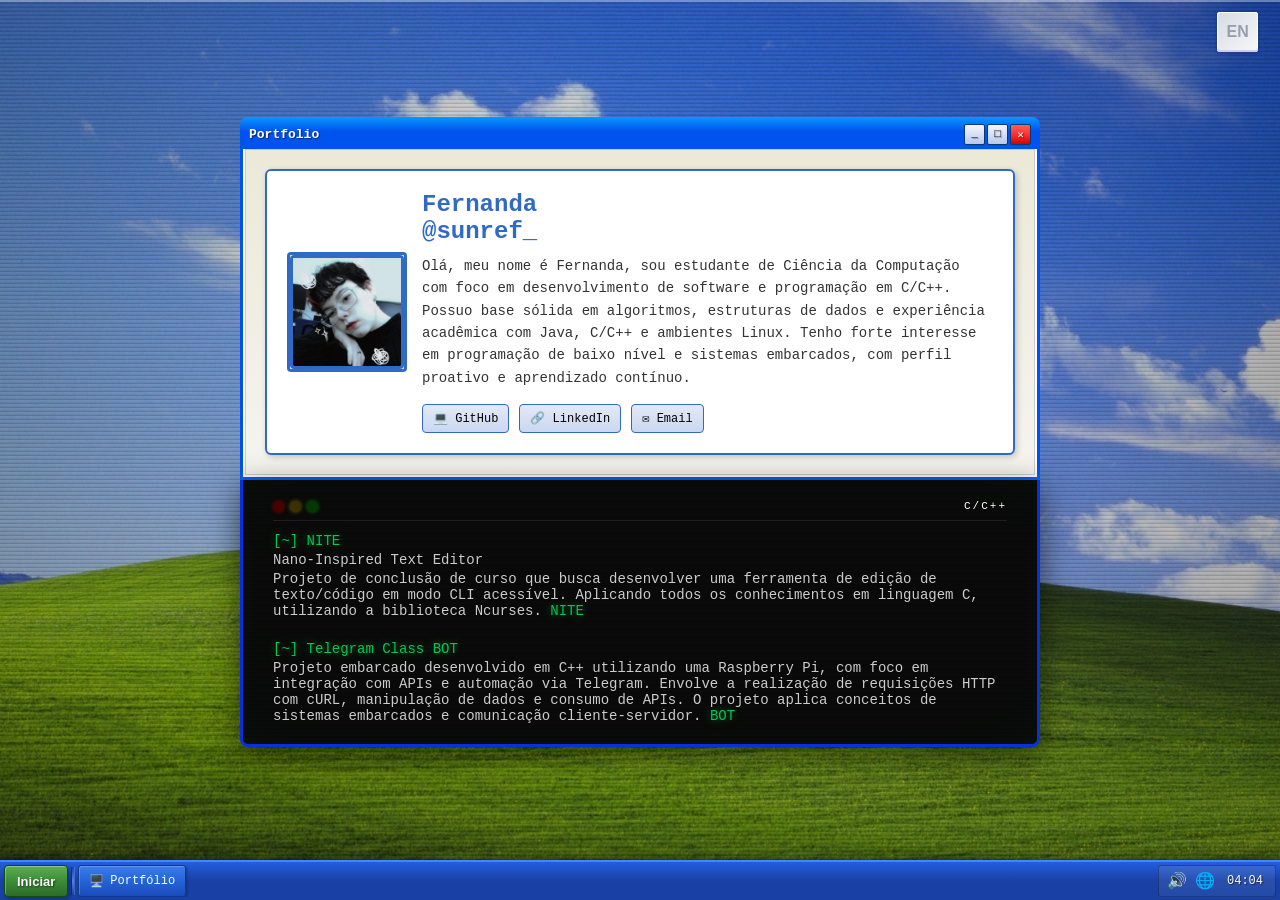
==== docs/index.html @ 276434b9 "FIX: typo in project description Corrected a typo in the description of the project." ====
<!doctype html>
<html lang="pt-BR">
	<head>
		<meta charset="UTF-8" />
		<meta name="viewport" content="width=device-width, initial-scale=1.0" />
		<title>Portfolio</title>
		<link rel="stylesheet" href="./css/main.css" />
	</head>
	<body>
		<div class="scanline"></div>
		<div class="scanline"></div>
		<div class="scanline"></div>
		<div class="scanline"></div>
		<div class="scanline"></div>

		<!-- From Uiverse.io by pipic1 -->
		<button class="button">EN</button>

		<div class="container">
			<div class="window-wrapper">
				<div class="window-xp">
					<div class="title-bar">
						<div class="title-text">
							<span>Portfolio</span>
						</div>
						<div class="window-buttons">
							<div class="window-btn">_</div>
							<div class="window-btn">□</div>
							<div class="window-btn close">✕</div>
						</div>
					</div>
					<div class="window-content">
						<div class="profile-section">
							<div class="profile-pic-container">
								<div class="profile-pic">
									<img
										class="profile-pic"
										src="./images/perfil.jpg"
									/>
								</div>
							</div>
							<div class="profile-info">
								<h1>
									Fernanda <br />
									@sunref_
								</h1>
								<p>
									Olá, meu nome é Fernanda, sou estudante de
									Ciência da Computação com foco em
									desenvolvimento de software e programação em
									C/C++. Possuo base sólida em algoritmos,
									estruturas de dados e experiência acadêmica
									com Java, C/C++ e ambientes Linux. Tenho
									forte interesse em programação de baixo
									nível e sistemas embarcados, com perfil
									proativo e aprendizado contínuo.
								</p>
								<div class="social-section">
									<div
										class="social-item"
										onclick="
											window.open(
												'https://github.com/Sunref',
											)
										"
									>
										<span>💻 GitHub</span>
									</div>

									<div
										class="social-item"
										onclick="
											window.open(
												'https://linkedin.com/in/fernandamartsilva/',
											)
										"
									>
										<span>🔗 LinkedIn</span>
									</div>

									<div
										class="social-item"
										onclick="
											window.location.href =
												'mailto:martins.fernanda@protonmail.com'
										"
									>
										<span>✉️ Email</span>
									</div>
								</div>
							</div>
						</div>
					</div>
				</div>

				<aside class="terminal-box">
					<div class="terminal-header">
						<div class="terminal-dots">
							<div class="terminal-dot red"></div>
							<div class="terminal-dot yellow"></div>
							<div class="terminal-dot green"></div>
						</div>
						<p class="terminal-label">C/C++</p>
					</div>
					<div class="terminal-body">
						<p class="terminal-cmd">[~] NITE</p>
						<p class="terminal-out">Nano-Inspired Text Editor</p>
						<p class="terminal-out">
							Projeto de conclusão de curso que busca desenvolver
							uma ferramenta de edição de texto/código em modo CLI
							acessível. Aplicando todos os conhecimentos em
							linguagem C, utilizando a biblioteca Ncurses.
							<a href="https://github.com/Sunref/nite">NITE</a>
						</p>

						<br />

						<p class="terminal-cmd">[~] Telegram Class BOT</p>
						<p class="terminal-out">
							Projeto embarcado desenvolvido em C++ utilizando uma
							Raspberry Pi, com foco em integração com APIs e
							automação via Telegram. Envolve a realização de
							requisições HTTP com cURL, manipulação de dados e
							consumo de APIs. O projeto aplica conceitos de
							sistemas embarcados e comunicação cliente-servidor.
							<a
								href="https://github.com/Sunref/Telegram-Class-Bot"
								>BOT</a
							>
						</p>
					</div>
				</aside>
			</div>
		</div>

		<div class="taskbar">
			<button class="start-button">
				<span>Iniciar</span>
			</button>
			<div class="taskbar-divider"></div>
			<div class="taskbar-items">
				<div class="taskbar-item">
					<span class="icon">🖥️</span>
					<span class="label">Portfólio</span>
				</div>
			</div>
			<div class="system-tray">
				<div class="tray-icon">🔊</div>
				<div class="tray-icon">🌐</div>
				<div class="clock" id="clock">00:00</div>
			</div>
		</div>

		<script src="script/main.js"></script>
	</body>
</html>
---- docs/css/main.css ----
* {
	margin: 0;
	padding: 0;
	box-sizing: border-box;
}

/* Botçao das Linguas*/
/* From Uiverse.io by pipic1 */
.button {
	--key-text-color: #969faf;
	--docsearch-key-shadow:
		inset 0 -2px 0 0 #cdcde6, inset 0 0 1px 1px #fff,
		0 1px 2px 1px rgba(30, 35, 90, 0.4);
	--docsearch-key-gradient: linear-gradient(-225deg, #d5dbe4, #f8f8f8);
	border: none;
	background: var(--docsearch-key-gradient);
	border-radius: 3px;
	box-shadow: var(--docsearch-key-shadow);
	color: var(--key-text-color);
	cursor: pointer;
	height: 2.5em;
	text-align: center;
	padding: 0.6em;
	margin: 0 0.6em;
	display: inline-block;
	text-transform: uppercase;
	font-weight: bold;
	font-size: 1em;
	min-width: 1em;
	line-height: 1em;
	user-select: none;
	position: fixed;
	top: 12px;
	right: 12px;
	z-index: 999999;
}

/* CRT GLOBAL */
body {
	margin: 0;
	min-height: 100vh;
	display: flex;
	justify-content: center;
	align-items: center;
	background-image: url("../images/background.jpg");
	background-attachment: fixed;
	font-family:
		"JetBrains Mono", "Fira Code", "Consolas", "Courier New", monospace;
	position: relative;
	isolation: isolate;
	padding-bottom: 48px; /* espaço para a taskbar */
	padding-top: 12px;
}

/* camada CRT */
body::before {
	content: "";
	position: fixed;
	inset: 0;
	background:
		repeating-linear-gradient(
			0deg,
			rgba(0, 0, 0, 0.15) 0px,
			rgba(0, 0, 0, 0.15) 1px,
			transparent 2px,
			transparent 4px
		),
		radial-gradient(
			circle at center,
			rgba(0, 0, 0, 0) 0%,
			rgba(0, 0, 0, 0.35) 100%
		);
	mix-blend-mode: multiply;
	pointer-events: none;
	z-index: 1;
}

/* leve flicker */
body::after {
	content: "";
	position: fixed;
	inset: 0;
	background: rgba(255, 255, 255, 0.02);
	opacity: 0.03;
	animation: flicker 0.15s infinite;
	pointer-events: none;
	z-index: 2;
}

@keyframes flicker {
	0% {
		opacity: 0.02;
	}
	50% {
		opacity: 0.04;
	}
	100% {
		opacity: 0.02;
	}
}

.container {
	display: flex;
	justify-content: center;
	position: relative;
	z-index: 3;
	width: 100%;
	padding: 0 8px;
}

/* Wrapper */
.window-wrapper {
	display: flex;
	flex-direction: column;
	align-items: center;
	max-width: 800px;
	width: 100%;
	position: relative;
	z-index: 3;
}

/* XP */
.window-xp {
	background: linear-gradient(
		180deg,
		#0997ff 0%,
		#0053ee 4%,
		#0050ee 96%,
		#06f 100%
	);
	border-radius: 8px 8px 0 0;
	padding: 3px;
	/*box-shadow: 0 0 0 1px #0831d9;*/
	width: 100%;
}

.title-bar {
	display: flex;
	align-items: center;
	justify-content: space-between;
	padding: 4px 6px;
	color: white;
	font-weight: bold;
	font-size: 13px;
	text-shadow: 1px 1px 1px rgba(0, 0, 0, 0.5);
	cursor: move;
	user-select: none;
}

.title-text {
	display: flex;
	align-items: center;
	gap: 6px;
}

.window-buttons {
	display: flex;
	gap: 2px;
}

.window-btn {
	width: 21px;
	height: 21px;
	background: linear-gradient(180deg, #f5f5ff 0%, #d6dff7 50%, #b7c8e7 100%);
	border: 1px solid #003c74;
	border-radius: 2px;
	display: flex;
	align-items: center;
	justify-content: center;
	cursor: pointer;
	font-size: 11px;
	font-weight: bold;
	color: #000;
}

.window-btn:hover {
	background: linear-gradient(180deg, #fff 0%, #e5eeff 50%, #c8d5f0 100%);
}

.window-btn.close {
	background: linear-gradient(180deg, #ff5f5f 0%, #ff3030 50%, #d40000 100%);
	color: #fff;
}

.window-btn.close:hover {
	background: linear-gradient(180deg, #ff8080 0%, #ff5050 50%, #ff0000 100%);
}

.window-content {
	background: linear-gradient(180deg, #ece9d8 0%, #f5f4ef 100%);
	border: 2px solid #fff;
	border-top: none;
	padding: 20px;
	box-shadow: inset 0 0 0 1px #ccc;
}

/* Perfil */
.profile-section {
	background: #fff;
	border: 2px solid #316ac5;
	border-radius: 6px;
	padding: 20px;
	display: flex;
	gap: 15px;
	align-items: center;
	box-shadow: 2px 2px 6px rgba(0, 0, 0, 0.2);
	width: 100%;
}

.profile-pic {
	width: 120px;
	height: 120px;
	border: 3px solid #316ac5;
	border-radius: 4px;
	overflow: hidden;
	flex-shrink: 0;
}

.profile-pic img {
	width: 100%;
	height: 100%;
	object-fit: cover;
}

.profile-info {
	flex: 1;
	min-width: 0; /* evita overflow em flex */
}

.profile-info h1 {
	color: #316ac5;
	font-size: 24px;
	margin-bottom: 10px;
}

.profile-info p {
	color: #333;
	line-height: 1.6;
	font-size: 14px;
}

/* socials */
.social-section {
	margin-top: 15px;
	display: flex;
	gap: 10px;
	flex-wrap: wrap;
}

.social-item {
	background: linear-gradient(180deg, #e3e9f7 0%, #cbd7f0 100%);
	border: 1px solid #316ac5;
	border-radius: 4px;
	padding: 6px 10px;
	font-size: 12px;
	cursor: pointer;
}

/* terminal */
.terminal-box {
	background: #0a0a0a;
	width: 100%;
	border: 3px solid #0831d9;
	border-top: none;
	border-radius: 0 0 8px 8px;
	padding: 20px 30px;
	font-family:
		"JetBrains Mono", "Fira Code", "Consolas", "Courier New", monospace;
	font-size: 14px;
	box-shadow:
		0 8px 32px rgba(0, 0, 0, 0.6),
		inset 0 0 60px rgba(0, 255, 80, 0.03);
	position: relative;
	overflow: hidden;
}

/* Efeito de tela CRT */
.terminal-box::before {
	content: "";
	position: absolute;
	inset: 0;
	background: repeating-linear-gradient(
		0deg,
		transparent,
		transparent 2px,
		rgba(0, 0, 0, 0.15) 2px,
		rgba(0, 0, 0, 0.15) 4px
	);
	pointer-events: none;
	z-index: 1;
}

.terminal-header {
	display: flex;
	justify-content: space-between;
	align-items: center;
	margin-bottom: 12px;
	padding-bottom: 8px;
	border-bottom: 1px solid #1e1e1e;
	position: relative;
	z-index: 2;
}

.terminal-dots {
	display: flex;
	gap: 6px;
}

.terminal-dot {
	width: 11px;
	height: 11px;
	border-radius: 50%;
}

.terminal-dot.red {
	background: #4a0000;
	box-shadow: 0 0 4px #ff000066;
}
.terminal-dot.yellow {
	background: #3a3000;
	box-shadow: 0 0 4px #ffcc0066;
}
.terminal-dot.green {
	background: #003a00;
	box-shadow: 0 0 4px #00ff0066;
}

.terminal-label {
	font-size: 11px;
	color: #fff;
	margin: 0;
	letter-spacing: 2px;
	text-transform: uppercase;
}

.terminal-body {
	display: flex;
	flex-direction: column;
	gap: 3px;
	position: relative;
	z-index: 2;
}

.terminal-cmd {
	color: #00c853;
	margin: 0;
	text-shadow: 0 0 8px #00c85388;
}

.terminal-out {
	color: #ccc;
	margin: 0;
}

.terminal-body a {
	color: #00c853;
	text-shadow: 0 0 8px #00c85388;
	text-decoration: none;
}

.terminal-body a:hover {
	text-decoration: underline;
}

/* Cursor piscando */
.terminal-cursor {
	display: inline-block;
	width: 8px;
	height: 14px;
	background: #00c853;
	vertical-align: middle;
	box-shadow: 0 0 6px #00c853;
	animation: blink 1s step-end infinite;
}

@keyframes blink {
	0%,
	100% {
		opacity: 1;
	}
	50% {
		opacity: 0;
	}
}

/* TASKBAR */
.taskbar {
	position: fixed;
	bottom: 0;
	left: 0;
	width: 100%;
	height: 40px;
	background: linear-gradient(180deg, #245edb 0%, #1941a5 50%, #1941a5 100%);
	border-top: 2px solid #4584ff;
	box-shadow: 0 -2px 8px rgba(0, 0, 0, 0.3);
	display: flex;
	align-items: center;
	padding: 0 4px;
	gap: 4px;
	z-index: 99999;
}

/* botão iniciar */
.start-button {
	height: 32px;
	padding: 0 12px;
	background: linear-gradient(180deg, #5eac56 0%, #3c8d36 50%, #2c6b28 100%);
	border: 1px solid #0e4e0a;
	border-radius: 4px;
	display: flex;
	align-items: center;
	gap: 6px;
	color: white;
	font-weight: bold;
	font-size: 13px;
	text-shadow: 1px 1px 2px rgba(0, 0, 0, 0.5);
	cursor: pointer;
	box-shadow:
		inset 1px 1px 0 rgba(255, 255, 255, 0.3),
		2px 2px 4px rgba(0, 0, 0, 0.3);
	transition: all 0.1s;
	white-space: nowrap;
	flex-shrink: 0;
}

.start-button:hover {
	background: linear-gradient(180deg, #70be68 0%, #4ea048 50%, #3c8036 100%);
}

.start-button:active {
	transform: translateY(1px);
	box-shadow:
		inset 2px 2px 4px rgba(0, 0, 0, 0.4),
		1px 1px 2px rgba(0, 0, 0, 0.2);
}

/* divisor */
.taskbar-divider {
	width: 2px;
	height: 28px;
	background: linear-gradient(180deg, #1941a5 0%, #4584ff 50%, #1941a5 100%);
	box-shadow:
		-1px 0 0 rgba(0, 0, 0, 0.3),
		1px 0 0 rgba(255, 255, 255, 0.2);
	flex-shrink: 0;
}

/* itens */
.taskbar-items {
	flex: 1;
	display: flex;
	gap: 4px;
	overflow-x: auto;
	scrollbar-width: none;
	min-width: 0;
}

.taskbar-items::-webkit-scrollbar {
	display: none;
}

.taskbar-item {
	height: 32px;
	padding: 0 10px;
	background: linear-gradient(180deg, #3d7ce8 0%, #2563d9 50%, #1a4cb8 100%);
	border: 1px solid #0d3a8f;
	border-radius: 3px;
	display: flex;
	align-items: center;
	gap: 6px;
	color: white;
	font-size: 12px;
	cursor: pointer;
	white-space: nowrap;
	box-shadow:
		inset 1px 1px 0 rgba(255, 255, 255, 0.2),
		1px 1px 3px rgba(0, 0, 0, 0.3);
	transition: all 0.1s;
	min-width: 36px;
	height: 32px;
	display: flex;
	align-items: center;
	justify-content: center;
	flex-shrink: 0;
}

.taskbar-item:hover {
	background: linear-gradient(180deg, #4e8df9 0%, #3674ea 50%, #2563d9 100%);
}

.taskbar-item.active {
	background: linear-gradient(180deg, #1a4cb8 0%, #2563d9 50%, #3d7ce8 100%);
	box-shadow:
		inset 2px 2px 4px rgba(0, 0, 0, 0.4),
		1px 1px 2px rgba(0, 0, 0, 0.2);
}

/* system tray */
.system-tray {
	display: flex;
	align-items: center;
	gap: 8px;
	padding: 0 8px;
	height: 32px;
	background: linear-gradient(
		180deg,
		rgba(255, 255, 255, 0.1) 0%,
		rgba(255, 255, 255, 0.05) 100%
	);
	border: 1px solid rgba(0, 0, 0, 0.3);
	border-radius: 3px;
	margin-left: 4px;
	flex-shrink: 0;
}

/* relógio */
.clock {
	color: white;
	font-size: 12px;
	text-shadow: 1px 1px 1px rgba(0, 0, 0, 0.5);
	padding: 0 4px;
}

/* scanlines */
@keyframes scanline {
	0% {
		top: 0;
	}
	100% {
		top: 100%;
	}
}

.scanline {
	position: fixed;
	top: 0;
	left: 0;
	width: 100%;
	height: 2px;
	pointer-events: none;
	z-index: 99998;
	background: rgba(255, 255, 255, 0.08);
	animation: scanline 8s linear infinite;
}

.window-wrapper {
	width: 100%;
	max-width: 800px;
	display: flex;
	flex-direction: column;
}

/* ============================================================
   RESPONSIVO — MOBILE
   ============================================================ */
@media (max-width: 600px) {
	body {
		align-items: flex-start;
		padding-top: 12px;
		padding-bottom: 52px;
		background-attachment: scroll; /* fixed trava no iOS */
	}

	.container {
		padding: 0 6px;
		align-items: flex-start;
	}

	.window-wrapper {
		width: 100%;
	}

	/* Barra de título menor */
	.title-bar {
		font-size: 12px;
		padding: 3px 5px;
	}

	/* Perfil empilha verticalmente */
	.profile-section {
		flex-direction: column;
		align-items: center;
		text-align: center;
		padding: 14px;
		gap: 12px;
	}

	.profile-pic {
		width: 90px;
		height: 90px;
	}

	.profile-info h1 {
		font-size: 18px;
		margin-bottom: 8px;
	}

	.profile-info p {
		font-size: 13px;
		line-height: 1.5;
	}

	/* Social buttons centralizados */
	.social-section {
		justify-content: center;
		gap: 8px;
	}

	.social-item {
		font-size: 12px;
		padding: 6px 12px;
	}

	.terminal-label {
		font-size: 10px;
		letter-spacing: 1px;
	}

	/* Taskbar: esconde ícones de tray, mantém relógio */
	.tray-icon {
		display: none;
	}

	.system-tray {
		padding: 0 6px;
		gap: 4px;
	}

	.start-button {
		font-size: 12px;
		padding: 0 8px;
	}

	.taskbar-item .label {
		display: none;
	}

	.taskbar-item {
		padding: 0 8px;
	}
}

/* Tablet — ajustes intermediários */
@media (min-width: 601px) and (max-width: 800px) {
	body {
		padding-top: 20px;
		background-attachment: scroll;
	}

	.container {
		padding: 0 12px;
	}

	.profile-info h1 {
		font-size: 20px;
	}

	.profile-pic {
		width: 100px;
		height: 100px;
	}
}
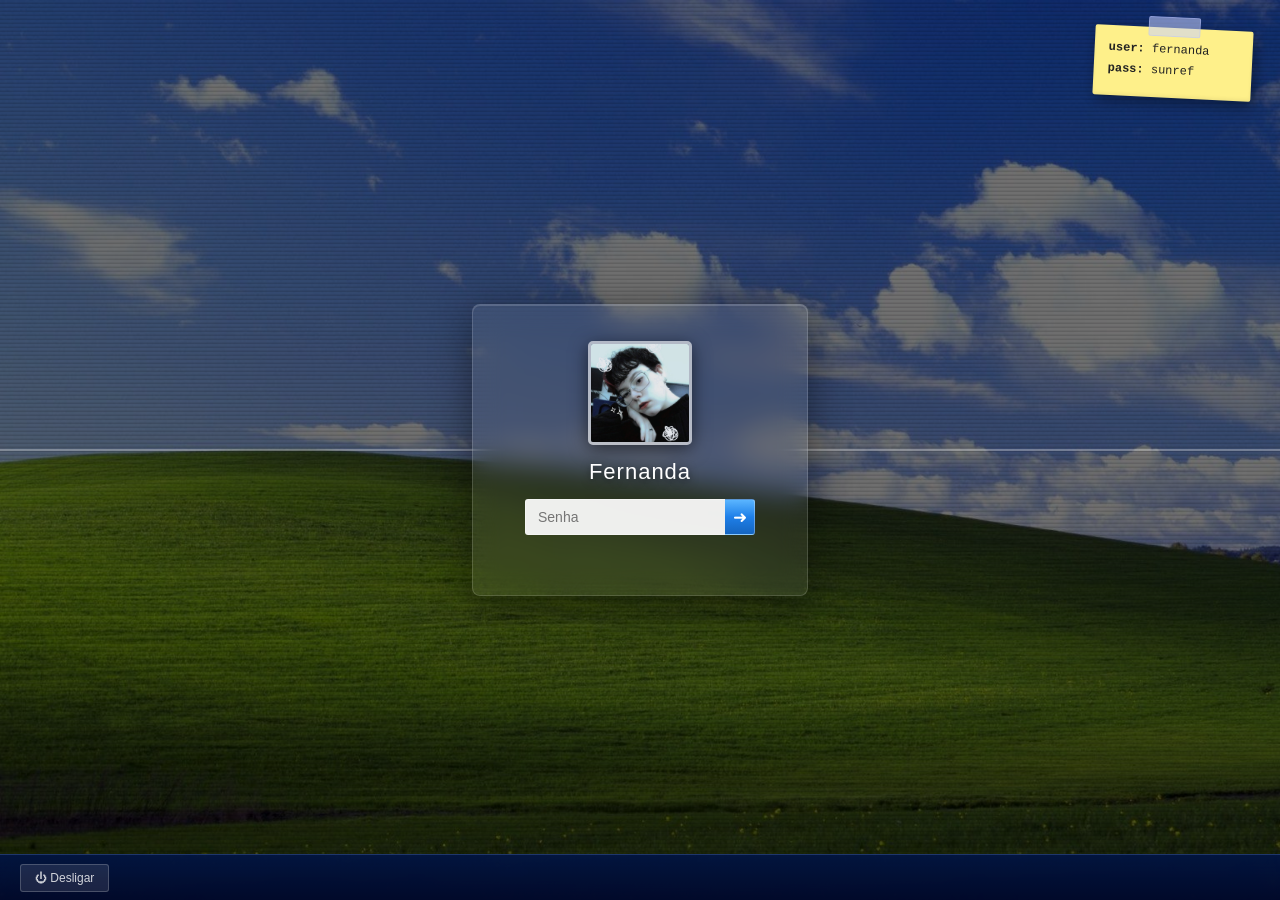
==== commit dff4f120: "NEW: add login screen, start menu, close/minimize/shutdown" ====
--- a/docs/index.html
+++ b/docs/index.html
@@ -4,6 +4,11 @@
 		<meta charset="UTF-8" />
 		<meta name="viewport" content="width=device-width, initial-scale=1.0" />
 		<title>Portfolio</title>
+		<script>
+		  if (!sessionStorage.getItem('authenticated')) {
+		    window.location.replace('login.html');
+		  }
+		</script>
 		<link rel="stylesheet" href="./css/main.css" />
 	</head>
 	<body>
@@ -24,9 +29,9 @@
 							<span>Portfolio</span>
 						</div>
 						<div class="window-buttons">
-							<div class="window-btn">_</div>
-							<div class="window-btn">□</div>
-							<div class="window-btn close">✕</div>
+							<div class="window-btn" id="btn-minimize">_</div>
+							<div class="window-btn" id="btn-maximize">□</div>
+							<div class="window-btn close" id="btn-close">✕</div>
 						</div>
 					</div>
 					<div class="window-content">
@@ -139,7 +144,7 @@
 			</button>
 			<div class="taskbar-divider"></div>
 			<div class="taskbar-items">
-				<div class="taskbar-item">
+				<div class="taskbar-item" id="taskbar-portfolio" onclick="taskbarClick()">
 					<span class="icon">🖥️</span>
 					<span class="label">Portfólio</span>
 				</div>
@@ -151,6 +156,65 @@
 			</div>
 		</div>
 
+		<!-- Ícone de desktop (aparece quando janela é fechada) -->
+		<div class="desktop-icon hidden" id="desktop-icon" onclick="openWindow()">
+			<div class="desktop-icon-img">📄</div>
+			<div class="desktop-icon-label">portfolio.txt</div>
+		</div>
+
+		<!-- Menu Iniciar estilo Windows 7 -->
+		<div class="start-menu hidden" id="start-menu">
+			<div class="start-menu-header">
+				<img src="./images/perfil.jpg" class="sm-avatar" alt="Fernanda" />
+				<span class="sm-username">Fernanda</span>
+			</div>
+			<div class="start-menu-body">
+				<div class="sm-left">
+					<div class="sm-item" onclick="window.open('https://github.com/Sunref/nite')">
+						<span class="sm-icon">📝</span>
+						<span>NITE</span>
+					</div>
+					<div class="sm-item" onclick="window.open('https://github.com/Sunref/Telegram-Class-Bot')">
+						<span class="sm-icon">🤖</span>
+						<span>Telegram Bot</span>
+					</div>
+					<div class="sm-separator"></div>
+					<div class="sm-item sm-all-programs">
+						<span>Todos os Programas</span>
+						<span>▶</span>
+					</div>
+				</div>
+				<div class="sm-right">
+					<div class="sm-item" onclick="window.open('https://github.com/Sunref')">
+						<span class="sm-icon">💻</span>
+						<span>GitHub</span>
+					</div>
+					<div class="sm-item" onclick="window.open('https://linkedin.com/in/fernandamartsilva/')">
+						<span class="sm-icon">🔗</span>
+						<span>LinkedIn</span>
+					</div>
+					<div class="sm-item" onclick="window.location.href='mailto:martins.fernanda@protonmail.com'">
+						<span class="sm-icon">✉️</span>
+						<span>Email</span>
+					</div>
+					<div class="sm-separator"></div>
+					<div class="sm-item" onclick="openWindow(); closeStartMenu()">
+						<span class="sm-icon">📁</span>
+						<span>Portfólio</span>
+					</div>
+				</div>
+			</div>
+			<div class="start-menu-footer">
+				<div class="sm-search">
+					<span>🔍</span>
+					<input type="text" placeholder="Pesquisar programas e arquivos" />
+				</div>
+				<div class="sm-power-group">
+					<button class="sm-power-btn" onclick="shutdownPC()" title="Desligar">⏻</button>
+				</div>
+			</div>
+		</div>
+
 		<script src="script/main.js"></script>
 	</body>
 </html>
--- a/docs/css/main.css
+++ b/docs/css/main.css
@@ -660,3 +660,222 @@
 		height: 100px;
 	}
 }
+
+/* ===== UTILITÁRIO ===== */
+.hidden {
+  display: none !important;
+}
+
+/* ===== ÍCONE DE DESKTOP ===== */
+.desktop-icon {
+  position: fixed;
+  top: 24px;
+  left: 24px;
+  width: 72px;
+  text-align: center;
+  cursor: pointer;
+  z-index: 10;
+  user-select: none;
+  padding: 6px 4px;
+  border-radius: 4px;
+  transition: background 0.1s;
+}
+
+.desktop-icon:hover {
+  background: rgba(100, 150, 255, 0.25);
+}
+
+.desktop-icon.selected {
+  background: rgba(100, 150, 255, 0.35);
+  outline: 1px dotted rgba(150, 190, 255, 0.8);
+}
+
+.desktop-icon-img {
+  font-size: 38px;
+  line-height: 1;
+  filter: drop-shadow(1px 2px 4px rgba(0,0,0,0.7));
+}
+
+.desktop-icon-label {
+  margin-top: 5px;
+  color: white;
+  font-size: 11px;
+  text-shadow:
+    1px 1px 2px rgba(0,0,0,1),
+    -1px -1px 2px rgba(0,0,0,0.8);
+  word-break: break-all;
+  line-height: 1.3;
+}
+
+/* ===== MENU INICIAR ===== */
+.start-menu {
+  position: fixed;
+  bottom: 40px;
+  left: 0;
+  width: 430px;
+  border: 1px solid #0831d9;
+  border-bottom: none;
+  border-radius: 8px 8px 0 0;
+  box-shadow: 4px -4px 20px rgba(0,0,0,0.6);
+  z-index: 99997;
+  font-size: 13px;
+  overflow: hidden;
+  font-family: "Segoe UI", "JetBrains Mono", sans-serif;
+}
+
+.start-menu-header {
+  display: flex;
+  align-items: center;
+  gap: 12px;
+  padding: 10px 14px;
+  background: linear-gradient(90deg, #1e5fa8 53%, #1a4a8a 53%);
+  border-bottom: 1px solid #06288a;
+}
+
+.sm-avatar {
+  width: 46px;
+  height: 46px;
+  border-radius: 3px;
+  border: 2px solid rgba(255,255,255,0.5);
+  object-fit: cover;
+  flex-shrink: 0;
+}
+
+.sm-username {
+  color: white;
+  font-weight: bold;
+  font-size: 15px;
+  text-shadow: 1px 1px 3px rgba(0,0,0,0.5);
+}
+
+.start-menu-body {
+  display: flex;
+  min-height: 200px;
+}
+
+.sm-left {
+  flex: 0 0 53%;
+  padding: 6px 0;
+  background: rgba(240, 244, 255, 0.98);
+}
+
+.sm-right {
+  flex: 0 0 47%;
+  padding: 6px 0;
+  background: linear-gradient(180deg, #4278c8 0%, #1e4ea8 100%);
+}
+
+.sm-item {
+  display: flex;
+  align-items: center;
+  gap: 9px;
+  padding: 7px 14px;
+  cursor: pointer;
+  color: #111;
+  white-space: nowrap;
+  overflow: hidden;
+  transition: background 0.1s;
+  font-size: 13px;
+}
+
+.sm-right .sm-item {
+  color: white;
+}
+
+.sm-item:hover {
+  background: rgba(70, 120, 220, 0.18);
+}
+
+.sm-right .sm-item:hover {
+  background: rgba(255, 255, 255, 0.18);
+}
+
+.sm-icon {
+  font-size: 17px;
+  width: 24px;
+  text-align: center;
+  flex-shrink: 0;
+}
+
+.sm-separator {
+  height: 1px;
+  background: rgba(0,0,0,0.12);
+  margin: 5px 10px;
+}
+
+.sm-right .sm-separator {
+  background: rgba(255,255,255,0.2);
+}
+
+.sm-all-programs {
+  justify-content: space-between;
+  font-size: 12px;
+  color: #333;
+  font-style: italic;
+}
+
+.start-menu-footer {
+  display: flex;
+  align-items: center;
+  justify-content: space-between;
+  padding: 7px 10px;
+  background: linear-gradient(90deg, #c6d3ef 53%, #1640a0 53%);
+  border-top: 1px solid rgba(0,0,0,0.2);
+  gap: 8px;
+}
+
+.sm-search {
+  display: flex;
+  align-items: center;
+  gap: 6px;
+  background: white;
+  border: 1px solid #9ab;
+  border-radius: 12px;
+  padding: 4px 10px;
+  width: 200px;
+  flex-shrink: 0;
+}
+
+.sm-search input {
+  border: none;
+  outline: none;
+  font-size: 11px;
+  width: 100%;
+  background: transparent;
+  color: #333;
+  font-family: inherit;
+}
+
+.sm-power-group {
+  display: flex;
+  gap: 4px;
+}
+
+.sm-power-btn {
+  width: 30px;
+  height: 30px;
+  background: linear-gradient(180deg, #cc2200 0%, #8a1500 100%);
+  border: 1px solid #600;
+  border-radius: 4px;
+  color: white;
+  font-size: 15px;
+  cursor: pointer;
+  display: flex;
+  align-items: center;
+  justify-content: center;
+  transition: background 0.15s;
+  box-shadow: inset 0 1px 0 rgba(255,255,255,0.2);
+}
+
+.sm-power-btn:hover {
+  background: linear-gradient(180deg, #ee3300 0%, #aa2000 100%);
+}
+
+/* ===== TASKBAR ITEM ACTIVE (minimizado) ===== */
+.taskbar-item.active {
+  background: linear-gradient(180deg, #1a4cb8 0%, #2563d9 50%, #3d7ce8 100%);
+  box-shadow:
+    inset 2px 2px 4px rgba(0, 0, 0, 0.4),
+    1px 1px 2px rgba(0, 0, 0, 0.2);
+  border-color: #4080ff;
+}
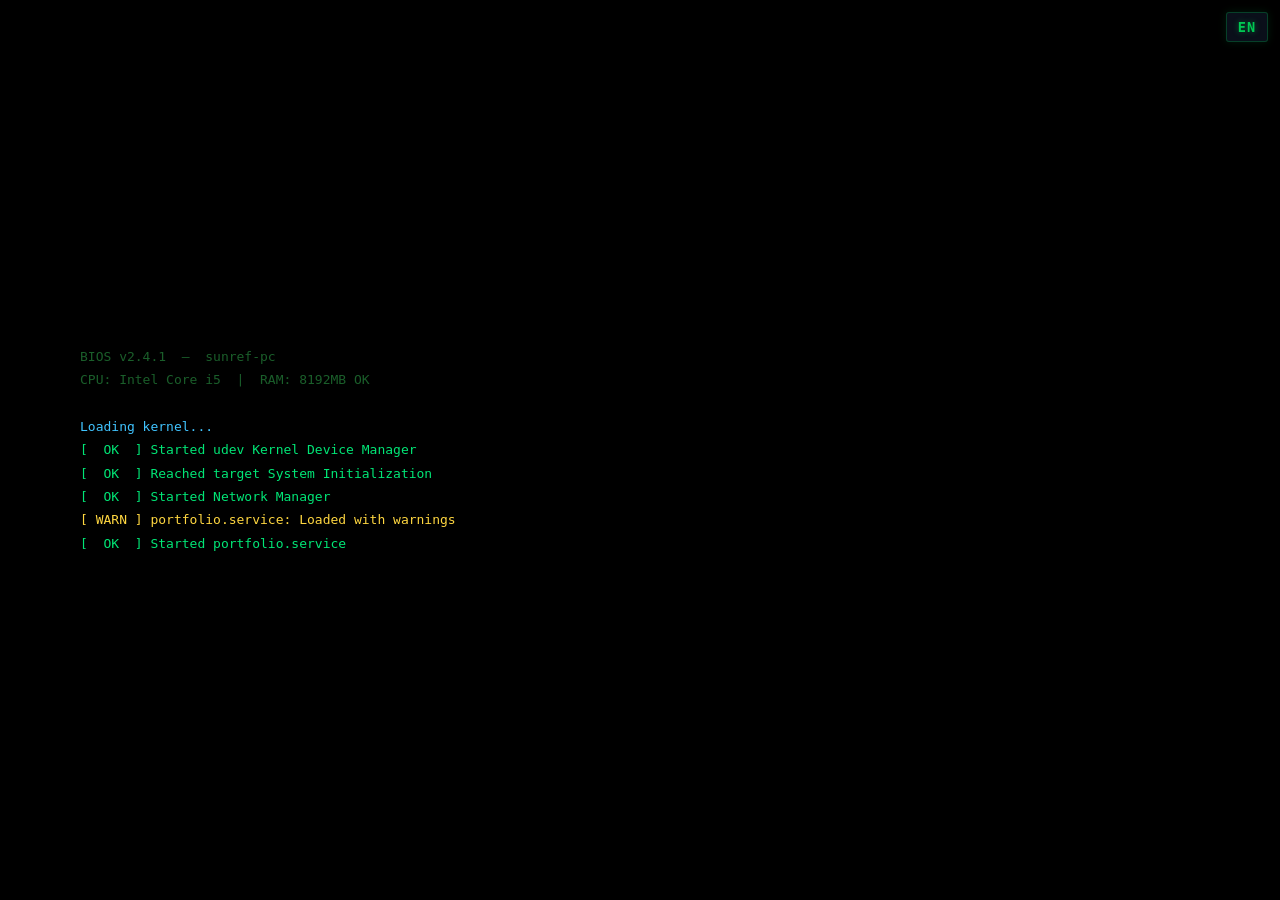
==== commit 11673995: "REFACTOR: redesign portfolio with terminal/CRT aesthetic" ====
--- a/docs/index.html
+++ b/docs/index.html
@@ -3,94 +3,95 @@
 	<head>
 		<meta charset="UTF-8" />
 		<meta name="viewport" content="width=device-width, initial-scale=1.0" />
-		<title>Portfolio</title>
-		<script>
-		  if (!sessionStorage.getItem('authenticated')) {
-		    window.location.replace('login.html');
-		  }
-		</script>
+		<title>Portfolio — sunref_</title>
 		<link rel="stylesheet" href="./css/main.css" />
 	</head>
 	<body>
-		<div class="scanline"></div>
-		<div class="scanline"></div>
-		<div class="scanline"></div>
-		<div class="scanline"></div>
-		<div class="scanline"></div>
-
-		<!-- From Uiverse.io by pipic1 -->
+		<canvas id="matrix-canvas"></canvas>
+
+		<div id="boot-overlay">
+			<div class="boot-lines"></div>
+		</div>
+
+		<div class="scanline"></div>
+		<div class="scanline"></div>
+		<div class="scanline"></div>
+		<div class="scanline"></div>
+		<div class="scanline"></div>
+
 		<button class="button">EN</button>
 
 		<div class="container">
 			<div class="window-wrapper">
 				<div class="window-xp">
 					<div class="title-bar">
-						<div class="title-text">
-							<span>Portfolio</span>
+						<div class="window-buttons">
+							<div class="window-btn" id="btn-minimize"></div>
+							<div class="window-btn" id="btn-maximize"></div>
+							<div class="window-btn close" id="btn-close"></div>
 						</div>
-						<div class="window-buttons">
-							<div class="window-btn" id="btn-minimize">_</div>
-							<div class="window-btn" id="btn-maximize">□</div>
-							<div class="window-btn close" id="btn-close">✕</div>
-						</div>
-					</div>
+					</div>
+
 					<div class="window-content">
 						<div class="profile-section">
-							<div class="profile-pic-container">
-								<div class="profile-pic">
-									<img
-										class="profile-pic"
-										src="./images/perfil.jpg"
-									/>
+							<div class="profile-body">
+								<div class="profile-pic-container">
+									<div class="profile-pic">
+										<img src="./images/perfil.jpg" />
+									</div>
 								</div>
-							</div>
-							<div class="profile-info">
-								<h1>
-									Fernanda <br />
-									@sunref_
-								</h1>
-								<p>
-									Olá, meu nome é Fernanda, sou estudante de
-									Ciência da Computação com foco em
-									desenvolvimento de software e programação em
-									C/C++. Possuo base sólida em algoritmos,
-									estruturas de dados e experiência acadêmica
-									com Java, C/C++ e ambientes Linux. Tenho
-									forte interesse em programação de baixo
-									nível e sistemas embarcados, com perfil
-									proativo e aprendizado contínuo.
-								</p>
-								<div class="social-section">
-									<div
-										class="social-item"
-										onclick="
-											window.open(
-												'https://github.com/Sunref',
-											)
-										"
-									>
-										<span>💻 GitHub</span>
+								<div class="profile-info">
+									<h1>Fernanda // @sunref_</h1>
+									<p>
+										Olá! Sou Fernanda, 22 anos, estudante de
+										Ciência da Computação no IFSP-SBV.
+										Trabalho principalmente com C e C++, com
+										foco em programação de baixo nível e
+										sistemas embarcados. Uso Debian no dia a
+										dia, Zed como editor e Docker quando
+										preciso containerizar coisas. Apaixonada
+										por videogames, desafios e sempre
+										aprendendo algo novo.
+									</p>
+									<div class="stack-badges">
+										<span class="badge">C</span>
+										<span class="badge">C++</span>
+										<span class="badge"
+											>Linux · Debian</span
+										>
+										<span class="badge">Docker</span>
+										<span class="badge">Zed Editor</span>
 									</div>
-
-									<div
-										class="social-item"
-										onclick="
-											window.open(
-												'https://linkedin.com/in/fernandamartsilva/',
-											)
-										"
-									>
-										<span>🔗 LinkedIn</span>
-									</div>
-
-									<div
-										class="social-item"
-										onclick="
-											window.location.href =
-												'mailto:martins.fernanda@protonmail.com'
-										"
-									>
-										<span>✉️ Email</span>
+									<div class="social-section">
+										<div
+											class="social-item"
+											onclick="
+												window.open(
+													'https://github.com/Sunref',
+												)
+											"
+										>
+											<span>💻 GitHub</span>
+										</div>
+										<div
+											class="social-item"
+											onclick="
+												window.open(
+													'https://linkedin.com/in/fernandamartsilva/',
+												)
+											"
+										>
+											<span>🔗 LinkedIn</span>
+										</div>
+										<div
+											class="social-item"
+											onclick="
+												window.location.href =
+													'mailto:martins.fernanda@protonmail.com'
+											"
+										>
+											<span>✉️ Email</span>
+										</div>
 									</div>
 								</div>
 							</div>
@@ -105,33 +106,51 @@
 							<div class="terminal-dot yellow"></div>
 							<div class="terminal-dot green"></div>
 						</div>
-						<p class="terminal-label">C/C++</p>
+						<p class="terminal-label">projects // C · C++</p>
 					</div>
 					<div class="terminal-body">
-						<p class="terminal-cmd">[~] NITE</p>
-						<p class="terminal-out">Nano-Inspired Text Editor</p>
-						<p class="terminal-out">
-							Projeto de conclusão de curso que busca desenvolver
-							uma ferramenta de edição de texto/código em modo CLI
-							acessível. Aplicando todos os conhecimentos em
-							linguagem C, utilizando a biblioteca Ncurses.
-							<a href="https://github.com/Sunref/nite">NITE</a>
-						</p>
-
-						<br />
-
-						<p class="terminal-cmd">[~] Telegram Class BOT</p>
-						<p class="terminal-out">
-							Projeto embarcado desenvolvido em C++ utilizando uma
-							Raspberry Pi, com foco em integração com APIs e
-							automação via Telegram. Envolve a realização de
-							requisições HTTP com cURL, manipulação de dados e
-							consumo de APIs. O projeto aplica conceitos de
-							sistemas embarcados e comunicação cliente-servidor.
-							<a
+						<p class="terminal-cmd">whoami</p>
+						<p class="terminal-out">
+							Fernanda · IFSP-SBV · CC · Baixo nível
+						</p>
+
+						<p class="terminal-divider">
+							··················································
+						</p>
+
+						<p class="terminal-cmd">cat nite.md</p>
+						<p class="terminal-out">
+							<strong style="color: #00e676">NITE</strong> —
+							Nano-Inspired Text Editor
+						</p>
+						<p class="terminal-out">
+							Projeto de conclusão de curso: editor de
+							texto/código em modo CLI acessível, escrito
+							inteiramente em C com a biblioteca Ncurses. &nbsp;<a
+								href="https://github.com/Sunref/nite"
+								>→ github.com/Sunref/nite</a
+							>
+						</p>
+
+						<p class="terminal-divider">
+							··················································
+						</p>
+
+						<p class="terminal-cmd">cat telegram-bot.md</p>
+						<p class="terminal-out">
+							<strong style="color: #00e676"
+								>Telegram Class BOT</strong
+							>
+						</p>
+						<p class="terminal-out">
+							Projeto embarcado em C++ numa Raspberry Pi.
+							Integração com a API do Telegram via requisições
+							HTTP com cURL, automação de avisos de aula.
+							Conceitos de sistemas embarcados e comunicação
+							cliente-servidor. &nbsp;<a
 								href="https://github.com/Sunref/Telegram-Class-Bot"
-								>BOT</a
-							>
+								>→ github.com/Sunref/Telegram-Class-Bot</a
+							><span class="terminal-cursor"></span>
 						</p>
 					</div>
 				</aside>
@@ -139,12 +158,14 @@
 		</div>
 
 		<div class="taskbar">
-			<button class="start-button">
-				<span>Iniciar</span>
-			</button>
+			<button class="start-button"><span>Iniciar</span></button>
 			<div class="taskbar-divider"></div>
 			<div class="taskbar-items">
-				<div class="taskbar-item" id="taskbar-portfolio" onclick="taskbarClick()">
+				<div
+					class="taskbar-item"
+					id="taskbar-portfolio"
+					onclick="taskbarClick()"
+				>
 					<span class="icon">🖥️</span>
 					<span class="label">Portfólio</span>
 				</div>
@@ -152,65 +173,154 @@
 			<div class="system-tray">
 				<div class="tray-icon">🔊</div>
 				<div class="tray-icon">🌐</div>
+				<div class="tray-lang" onclick="toggleLang()">EN</div>
 				<div class="clock" id="clock">00:00</div>
 			</div>
 		</div>
 
-		<!-- Ícone de desktop (aparece quando janela é fechada) -->
-		<div class="desktop-icon hidden" id="desktop-icon" onclick="openWindow()">
-			<div class="desktop-icon-img">📄</div>
-			<div class="desktop-icon-label">portfolio.txt</div>
-		</div>
-
-		<!-- Menu Iniciar estilo Windows 7 -->
+		<!-- Ícone de desktop: sem .hidden, sempre visível -->
+		<div class="desktop-icon" id="desktop-icon" ondblclick="openWindow()">
+			<div class="desktop-icon-img">
+				<svg
+					xmlns="http://www.w3.org/2000/svg"
+					viewBox="0 0 48 48"
+					width="40"
+					height="40"
+					fill="none"
+				>
+					<rect
+						x="2"
+						y="6"
+						width="44"
+						height="32"
+						rx="3"
+						ry="3"
+						stroke="#00c853"
+						stroke-width="2"
+						fill="#060d06"
+					/>
+					<polyline
+						points="10,18 17,24 10,30"
+						stroke="#00e676"
+						stroke-width="2.5"
+						stroke-linecap="round"
+						stroke-linejoin="round"
+						fill="none"
+					/>
+					<line
+						x1="20"
+						y1="30"
+						x2="34"
+						y2="30"
+						stroke="#00e676"
+						stroke-width="2.5"
+						stroke-linecap="round"
+					/>
+					<rect
+						x="16"
+						y="38"
+						width="16"
+						height="3"
+						rx="1"
+						fill="#00c85355"
+					/>
+					<line
+						x1="10"
+						y1="44"
+						x2="38"
+						y2="44"
+						stroke="#00c85377"
+						stroke-width="1.5"
+						stroke-linecap="round"
+					/>
+				</svg>
+			</div>
+			<div class="desktop-icon-label">terminal</div>
+		</div>
+
 		<div class="start-menu hidden" id="start-menu">
 			<div class="start-menu-header">
-				<img src="./images/perfil.jpg" class="sm-avatar" alt="Fernanda" />
+				<img
+					src="./images/perfil.jpg"
+					class="sm-avatar"
+					alt="Fernanda"
+				/>
 				<span class="sm-username">Fernanda</span>
 			</div>
 			<div class="start-menu-body">
 				<div class="sm-left">
-					<div class="sm-item" onclick="window.open('https://github.com/Sunref/nite')">
-						<span class="sm-icon">📝</span>
-						<span>NITE</span>
-					</div>
-					<div class="sm-item" onclick="window.open('https://github.com/Sunref/Telegram-Class-Bot')">
-						<span class="sm-icon">🤖</span>
-						<span>Telegram Bot</span>
+					<div
+						class="sm-item"
+						onclick="window.open('https://github.com/Sunref/nite')"
+					>
+						<span class="sm-icon">📝</span><span>NITE</span>
+					</div>
+					<div
+						class="sm-item"
+						onclick="
+							window.open(
+								'https://github.com/Sunref/Telegram-Class-Bot',
+							)
+						"
+					>
+						<span class="sm-icon">🤖</span><span>Telegram Bot</span>
 					</div>
 					<div class="sm-separator"></div>
 					<div class="sm-item sm-all-programs">
-						<span>Todos os Programas</span>
-						<span>▶</span>
+						<span>Todos os Programas</span><span>▶</span>
 					</div>
 				</div>
 				<div class="sm-right">
-					<div class="sm-item" onclick="window.open('https://github.com/Sunref')">
-						<span class="sm-icon">💻</span>
-						<span>GitHub</span>
-					</div>
-					<div class="sm-item" onclick="window.open('https://linkedin.com/in/fernandamartsilva/')">
-						<span class="sm-icon">🔗</span>
-						<span>LinkedIn</span>
-					</div>
-					<div class="sm-item" onclick="window.location.href='mailto:martins.fernanda@protonmail.com'">
-						<span class="sm-icon">✉️</span>
-						<span>Email</span>
+					<div
+						class="sm-item"
+						onclick="window.open('https://github.com/Sunref')"
+					>
+						<span class="sm-icon">💻</span><span>GitHub</span>
+					</div>
+					<div
+						class="sm-item"
+						onclick="
+							window.open(
+								'https://linkedin.com/in/fernandamartsilva/',
+							)
+						"
+					>
+						<span class="sm-icon">🔗</span><span>LinkedIn</span>
+					</div>
+					<div
+						class="sm-item"
+						onclick="
+							window.location.href =
+								'mailto:martins.fernanda@protonmail.com'
+						"
+					>
+						<span class="sm-icon">✉️</span><span>Email</span>
 					</div>
 					<div class="sm-separator"></div>
-					<div class="sm-item" onclick="openWindow(); closeStartMenu()">
-						<span class="sm-icon">📁</span>
-						<span>Portfólio</span>
+					<div
+						class="sm-item"
+						onclick="
+							openWindow();
+							closeStartMenu();
+						"
+					>
+						<span class="sm-icon">📁</span><span>Portfólio</span>
 					</div>
 				</div>
 			</div>
 			<div class="start-menu-footer">
 				<div class="sm-search">
 					<span>🔍</span>
-					<input type="text" placeholder="Pesquisar programas e arquivos" />
+					<input type="text" placeholder="Pesquisar" />
 				</div>
 				<div class="sm-power-group">
-					<button class="sm-power-btn" onclick="shutdownPC()" title="Desligar">⏻</button>
+					<button
+						class="sm-power-btn"
+						onclick="shutdownPC()"
+						title="Desligar"
+					>
+						⏻
+					</button>
 				</div>
 			</div>
 		</div>
--- a/docs/css/main.css
+++ b/docs/css/main.css
@@ -4,55 +4,93 @@
 	box-sizing: border-box;
 }
 
-/* Botçao das Linguas*/
-/* From Uiverse.io by pipic1 */
+/* ============================================================
+   LANG BUTTON
+   ============================================================ */
 .button {
-	--key-text-color: #969faf;
-	--docsearch-key-shadow:
-		inset 0 -2px 0 0 #cdcde6, inset 0 0 1px 1px #fff,
-		0 1px 2px 1px rgba(30, 35, 90, 0.4);
-	--docsearch-key-gradient: linear-gradient(-225deg, #d5dbe4, #f8f8f8);
-	border: none;
-	background: var(--docsearch-key-gradient);
+	--key-text-color: #00c853;
+	border: 1px solid #00c85344;
+	background: #0a0f1a;
 	border-radius: 3px;
-	box-shadow: var(--docsearch-key-shadow);
 	color: var(--key-text-color);
 	cursor: pointer;
-	height: 2.5em;
+	height: 2.2em;
 	text-align: center;
-	padding: 0.6em;
-	margin: 0 0.6em;
+	padding: 0.4em 0.8em;
 	display: inline-block;
 	text-transform: uppercase;
 	font-weight: bold;
-	font-size: 1em;
-	min-width: 1em;
-	line-height: 1em;
+	font-size: 0.85em;
+	font-family: "JetBrains Mono", monospace;
+	letter-spacing: 1px;
 	user-select: none;
 	position: fixed;
 	top: 12px;
 	right: 12px;
 	z-index: 999999;
-}
-
-/* CRT GLOBAL */
+	text-shadow: 0 0 6px #00c85377;
+	box-shadow: 0 0 8px #00c85322;
+	transition: box-shadow 0.15s;
+}
+.button:hover {
+	box-shadow: 0 0 14px #00c85366;
+}
+
+.tray-lang {
+	display: none;
+	color: #00c853;
+	font-size: 0.8em;
+	font-weight: bold;
+	cursor: pointer;
+	padding: 0.3em 0.7em;
+	height: 2em;
+	line-height: 1em;
+	border: 1px solid #00c85344;
+	border-radius: 2px;
+	background: #0a0f1a;
+	user-select: none;
+	text-transform: uppercase;
+	align-items: center;
+	justify-content: center;
+	transition: box-shadow 0.15s;
+	flex-shrink: 0;
+	font-family: "JetBrains Mono", monospace;
+	letter-spacing: 1px;
+}
+.tray-lang:hover {
+	box-shadow: 0 0 10px #00c85344;
+}
+
+/* ============================================================
+   BODY / CRT BASE
+   ============================================================ */
 body {
 	margin: 0;
 	min-height: 100vh;
 	display: flex;
 	justify-content: center;
 	align-items: center;
+	background-color: #020806;
 	background-image: url("../images/background.jpg");
 	background-attachment: fixed;
+	background-size: cover;
+	background-position: center;
 	font-family:
 		"JetBrains Mono", "Fira Code", "Consolas", "Courier New", monospace;
 	position: relative;
 	isolation: isolate;
-	padding-bottom: 48px; /* espaço para a taskbar */
-	padding-top: 12px;
-}
-
-/* camada CRT */
+	padding-bottom: 48px;
+	padding-top: 20px;
+}
+
+#matrix-canvas {
+	position: fixed;
+	inset: 0;
+	z-index: 0;
+	opacity: 0.15;
+	pointer-events: none;
+}
+
 body::before {
 	content: "";
 	position: fixed;
@@ -60,77 +98,122 @@
 	background:
 		repeating-linear-gradient(
 			0deg,
-			rgba(0, 0, 0, 0.15) 0px,
-			rgba(0, 0, 0, 0.15) 1px,
+			rgba(0, 0, 0, 0.13) 0px,
+			rgba(0, 0, 0, 0.13) 1px,
 			transparent 2px,
 			transparent 4px
 		),
 		radial-gradient(
-			circle at center,
-			rgba(0, 0, 0, 0) 0%,
-			rgba(0, 0, 0, 0.35) 100%
+			ellipse at center,
+			rgba(0, 20, 10, 0.3) 0%,
+			rgba(0, 0, 0, 0.75) 100%
 		);
-	mix-blend-mode: multiply;
 	pointer-events: none;
 	z-index: 1;
 }
 
-/* leve flicker */
 body::after {
 	content: "";
 	position: fixed;
 	inset: 0;
-	background: rgba(255, 255, 255, 0.02);
-	opacity: 0.03;
-	animation: flicker 0.15s infinite;
+	background: rgba(0, 255, 80, 0.008);
+	animation: flicker 0.12s infinite;
 	pointer-events: none;
 	z-index: 2;
 }
 
 @keyframes flicker {
 	0% {
-		opacity: 0.02;
+		opacity: 0.6;
 	}
 	50% {
-		opacity: 0.04;
+		opacity: 1;
 	}
 	100% {
-		opacity: 0.02;
-	}
-}
-
+		opacity: 0.6;
+	}
+}
+
+/* ============================================================
+   BOOT OVERLAY
+   ============================================================ */
+#boot-overlay {
+	position: fixed;
+	inset: 0;
+	background: #000;
+	z-index: 999999;
+	display: flex;
+	flex-direction: column;
+	align-items: flex-start;
+	justify-content: center;
+	font-family: "JetBrains Mono", monospace;
+	font-size: 13px;
+	color: #00c853;
+	padding: 40px min(80px, 8vw);
+	transition: opacity 0.6s ease;
+}
+#boot-overlay.fade-out {
+	opacity: 0;
+	pointer-events: none;
+}
+.boot-line {
+	white-space: pre;
+	line-height: 1.8;
+	overflow: hidden;
+	max-height: 0;
+	transition: max-height 0.01s;
+}
+.boot-line.visible {
+	max-height: 40px;
+}
+.boot-ok {
+	color: #00e676;
+}
+.boot-warn {
+	color: #ffd740;
+}
+.boot-info {
+	color: #40c4ff;
+}
+.boot-dim {
+	color: #1a5e2a;
+}
+
+/* ============================================================
+   LAYOUT
+   ============================================================ */
 .container {
 	display: flex;
 	justify-content: center;
 	position: relative;
 	z-index: 3;
 	width: 100%;
-	padding: 0 8px;
-}
-
-/* Wrapper */
+	padding: 0 12px;
+}
+
 .window-wrapper {
 	display: flex;
 	flex-direction: column;
-	align-items: center;
-	max-width: 800px;
+	max-width: 820px;
 	width: 100%;
 	position: relative;
 	z-index: 3;
-}
-
-/* XP */
+	/* borda terminal externa */
+	border: 1px solid #00c85344;
+	border-radius: 6px;
+	box-shadow:
+		0 0 0 1px #00c85322,
+		0 0 40px rgba(0, 200, 80, 0.12),
+		0 20px 60px rgba(0, 0, 0, 0.8);
+}
+
+/* ============================================================
+   TITLE BAR — estilo terminal
+   ============================================================ */
 .window-xp {
-	background: linear-gradient(
-		180deg,
-		#0997ff 0%,
-		#0053ee 4%,
-		#0050ee 96%,
-		#06f 100%
-	);
-	border-radius: 8px 8px 0 0;
-	padding: 3px;
-	/*box-shadow: 0 0 0 1px #0831d9;*/
+	background: #0a0f0a;
+	border-radius: 5px 5px 0 0;
+	border-bottom: 1px solid #00c85333;
 	width: 100%;
 }
 
@@ -138,143 +221,257 @@
 	display: flex;
 	align-items: center;
 	justify-content: space-between;
-	padding: 4px 6px;
-	color: white;
-	font-weight: bold;
-	font-size: 13px;
-	text-shadow: 1px 1px 1px rgba(0, 0, 0, 0.5);
+	padding: 8px 14px;
 	cursor: move;
 	user-select: none;
+	background: #0d140d;
+	border-radius: 5px 5px 0 0;
+	border-bottom: 1px solid #00c85322;
 }
 
 .title-text {
 	display: flex;
 	align-items: center;
-	gap: 6px;
+	gap: 10px;
+	color: #00c853;
+	font-size: 12px;
+	font-weight: bold;
+	letter-spacing: 1px;
+	text-shadow: 0 0 8px #00c85377;
+}
+
+/* prefixo prompt no título */
+.title-text::before {
+	content: "fernanda@portfolio:~$";
+	color: #40c4ff;
+	text-shadow: 0 0 6px #40c4ff55;
+	font-weight: normal;
 }
 
 .window-buttons {
 	display: flex;
-	gap: 2px;
+	gap: 7px;
+	align-items: center;
 }
 
 .window-btn {
-	width: 21px;
-	height: 21px;
-	background: linear-gradient(180deg, #f5f5ff 0%, #d6dff7 50%, #b7c8e7 100%);
-	border: 1px solid #003c74;
-	border-radius: 2px;
+	width: 13px;
+	height: 13px;
+	border-radius: 50%;
 	display: flex;
 	align-items: center;
 	justify-content: center;
 	cursor: pointer;
-	font-size: 11px;
-	font-weight: bold;
-	color: #000;
-}
-
+	font-size: 0px; /* esconde o texto, só cor */
+	border: none;
+	transition: filter 0.15s;
+}
 .window-btn:hover {
-	background: linear-gradient(180deg, #fff 0%, #e5eeff 50%, #c8d5f0 100%);
-}
-
-.window-btn.close {
-	background: linear-gradient(180deg, #ff5f5f 0%, #ff3030 50%, #d40000 100%);
-	color: #fff;
-}
-
-.window-btn.close:hover {
-	background: linear-gradient(180deg, #ff8080 0%, #ff5050 50%, #ff0000 100%);
-}
-
+	filter: brightness(1.3);
+}
+
+/* dots coloridos estilo macOS mas mais sombrios */
+#btn-close {
+	background: #3a0000;
+	box-shadow: 0 0 5px #ff000099;
+}
+#btn-minimize {
+	background: #2e2400;
+	box-shadow: 0 0 5px #ffcc0099;
+}
+#btn-maximize {
+	background: #003a00;
+	box-shadow: 0 0 5px #00ff0099;
+}
+
+#btn-close:hover {
+	background: #cc2200;
+}
+#btn-minimize:hover {
+	background: #ccaa00;
+}
+#btn-maximize:hover {
+	background: #00aa00;
+}
+
+/* ============================================================
+   WINDOW CONTENT — fundo terminal
+   ============================================================ */
 .window-content {
-	background: linear-gradient(180deg, #ece9d8 0%, #f5f4ef 100%);
-	border: 2px solid #fff;
-	border-top: none;
-	padding: 20px;
-	box-shadow: inset 0 0 0 1px #ccc;
-}
-
-/* Perfil */
+	background: #060d06;
+	border: none;
+	padding: 0;
+	position: relative;
+	overflow: hidden;
+}
+
+/* CRT scanlines sobre o conteúdo */
+.window-content::before {
+	content: "";
+	position: absolute;
+	inset: 0;
+	background: repeating-linear-gradient(
+		0deg,
+		transparent,
+		transparent 2px,
+		rgba(0, 0, 0, 0.15) 2px,
+		rgba(0, 0, 0, 0.15) 4px
+	);
+	pointer-events: none;
+	z-index: 10;
+}
+
+/* ============================================================
+   PROFILE SECTION
+   ============================================================ */
 .profile-section {
-	background: #fff;
-	border: 2px solid #316ac5;
-	border-radius: 6px;
-	padding: 20px;
-	display: flex;
-	gap: 15px;
-	align-items: center;
-	box-shadow: 2px 2px 6px rgba(0, 0, 0, 0.2);
+	display: flex;
+	flex-direction: column;
 	width: 100%;
+}
+
+/* ASCII banner */
+.ascii-banner {
+	background: #040d04;
+	border-bottom: 1px solid #00c85322;
+	padding: 14px 20px 10px;
+	font-size: 9.5px;
+	line-height: 1.25;
+	color: #00c853;
+	text-shadow: 0 0 8px #00c85355;
+	overflow-x: auto;
+	white-space: pre;
+	scrollbar-width: none;
+	position: relative;
+}
+.ascii-banner::-webkit-scrollbar {
+	display: none;
+}
+
+/* subtítulo dentro do banner */
+.ascii-sub {
+	color: #1a6a3a;
+	font-size: 10px;
+	letter-spacing: 2px;
+	margin-top: 4px;
+	display: block;
+}
+
+/* corpo: foto + texto */
+.profile-body {
+	display: flex;
+	gap: 20px;
+	align-items: center;
+	padding: 20px 24px 20px;
+	border-bottom: 1px solid #0f1f0f;
+}
+
+.profile-pic-container {
+	flex-shrink: 0;
 }
 
 .profile-pic {
 	width: 120px;
 	height: 120px;
-	border: 3px solid #316ac5;
-	border-radius: 4px;
+	border: 2px solid #00c85355;
+	border-radius: 3px;
 	overflow: hidden;
-	flex-shrink: 0;
-}
-
+	box-shadow: 0 0 14px #00c85322;
+}
 .profile-pic img {
 	width: 100%;
 	height: 100%;
 	object-fit: cover;
+	filter: saturate(0.85) contrast(1.05);
 }
 
 .profile-info {
 	flex: 1;
-	min-width: 0; /* evita overflow em flex */
+	min-width: 0;
 }
 
 .profile-info h1 {
-	color: #316ac5;
-	font-size: 24px;
+	color: #00e676;
+	font-size: 20px;
+	font-weight: bold;
 	margin-bottom: 10px;
-}
-
+	text-shadow: 0 0 10px #00e67655;
+	line-height: 1.3;
+}
+
+/* simulação de bloco de comentário */
 .profile-info p {
-	color: #333;
-	line-height: 1.6;
-	font-size: 14px;
-}
-
-/* socials */
+	color: #7aaa8a;
+	line-height: 1.65;
+	font-size: 13px;
+	border-left: 2px solid #00c85333;
+	padding-left: 12px;
+}
+
+/* ============================================================
+   STACK BADGES
+   ============================================================ */
+.stack-badges {
+	display: flex;
+	flex-wrap: wrap;
+	gap: 5px;
+	margin-top: 12px;
+}
+
+.badge {
+	background: transparent;
+	color: #00c853;
+	font-size: 10.5px;
+	padding: 2px 8px;
+	border-radius: 2px;
+	border: 1px solid #00c85355;
+	letter-spacing: 0.5px;
+	text-shadow: 0 0 5px #00c85377;
+}
+
+/* ============================================================
+   SOCIALS
+   ============================================================ */
 .social-section {
-	margin-top: 15px;
-	display: flex;
-	gap: 10px;
+	margin-top: 14px;
+	display: flex;
+	gap: 8px;
 	flex-wrap: wrap;
 }
 
 .social-item {
-	background: linear-gradient(180deg, #e3e9f7 0%, #cbd7f0 100%);
-	border: 1px solid #316ac5;
-	border-radius: 4px;
-	padding: 6px 10px;
+	background: transparent;
+	border: 1px solid #00c85344;
+	border-radius: 2px;
+	padding: 5px 12px;
 	font-size: 12px;
 	cursor: pointer;
-}
-
-/* terminal */
+	color: #00c853;
+	text-shadow: 0 0 5px #00c85355;
+	transition:
+		border-color 0.15s,
+		box-shadow 0.15s;
+	font-family: inherit;
+}
+.social-item:hover {
+	border-color: #00c853;
+	box-shadow: 0 0 10px #00c85333;
+}
+
+/* ============================================================
+   TERMINAL BOX (projetos)
+   ============================================================ */
 .terminal-box {
-	background: #0a0a0a;
+	background: #060d06;
 	width: 100%;
-	border: 3px solid #0831d9;
-	border-top: none;
-	border-radius: 0 0 8px 8px;
-	padding: 20px 30px;
-	font-family:
-		"JetBrains Mono", "Fira Code", "Consolas", "Courier New", monospace;
-	font-size: 14px;
-	box-shadow:
-		0 8px 32px rgba(0, 0, 0, 0.6),
-		inset 0 0 60px rgba(0, 255, 80, 0.03);
+	padding: 20px 24px 24px;
+	font-family: "JetBrains Mono", "Fira Code", "Consolas", monospace;
+	font-size: 13.5px;
 	position: relative;
 	overflow: hidden;
-}
-
-/* Efeito de tela CRT */
+	border-radius: 0 0 5px 5px;
+}
+
 .terminal-box::before {
 	content: "";
 	position: absolute;
@@ -294,9 +491,9 @@
 	display: flex;
 	justify-content: space-between;
 	align-items: center;
-	margin-bottom: 12px;
-	padding-bottom: 8px;
-	border-bottom: 1px solid #1e1e1e;
+	margin-bottom: 16px;
+	padding-bottom: 10px;
+	border-bottom: 1px solid #0f2a0f;
 	position: relative;
 	z-index: 2;
 }
@@ -307,29 +504,28 @@
 }
 
 .terminal-dot {
-	width: 11px;
-	height: 11px;
+	width: 10px;
+	height: 10px;
 	border-radius: 50%;
 }
-
 .terminal-dot.red {
-	background: #4a0000;
-	box-shadow: 0 0 4px #ff000066;
+	background: #3a0000;
+	box-shadow: 0 0 5px #ff0000aa;
 }
 .terminal-dot.yellow {
-	background: #3a3000;
-	box-shadow: 0 0 4px #ffcc0066;
+	background: #2e2400;
+	box-shadow: 0 0 5px #ffcc00aa;
 }
 .terminal-dot.green {
 	background: #003a00;
-	box-shadow: 0 0 4px #00ff0066;
+	box-shadow: 0 0 5px #00ff00aa;
 }
 
 .terminal-label {
-	font-size: 11px;
-	color: #fff;
+	font-size: 10px;
+	color: #1a5a2a;
 	margin: 0;
-	letter-spacing: 2px;
+	letter-spacing: 3px;
 	text-transform: uppercase;
 }
 
@@ -342,34 +538,40 @@
 }
 
 .terminal-cmd {
+	color: #40c4ff;
+	margin: 0;
+	text-shadow: 0 0 6px #40c4ff44;
+}
+.terminal-cmd::before {
+	content: "fernanda@portfolio:~$ ";
 	color: #00c853;
+	text-shadow: 0 0 6px #00c85355;
+}
+
+.terminal-out {
+	color: #7aaa8a;
 	margin: 0;
-	text-shadow: 0 0 8px #00c85388;
-}
-
-.terminal-out {
-	color: #ccc;
-	margin: 0;
+	padding-left: 2px;
 }
 
 .terminal-body a {
-	color: #00c853;
-	text-shadow: 0 0 8px #00c85388;
+	color: #00e676;
+	text-shadow: 0 0 6px #00e67644;
 	text-decoration: none;
-}
-
+	border-bottom: 1px dashed #00e67633;
+}
 .terminal-body a:hover {
-	text-decoration: underline;
-}
-
-/* Cursor piscando */
+	border-bottom-color: #00e676;
+	text-shadow: 0 0 10px #00e676aa;
+}
+
 .terminal-cursor {
 	display: inline-block;
 	width: 8px;
-	height: 14px;
-	background: #00c853;
+	height: 13px;
+	background: #00e676;
 	vertical-align: middle;
-	box-shadow: 0 0 6px #00c853;
+	box-shadow: 0 0 8px #00e676;
 	animation: blink 1s step-end infinite;
 }
 
@@ -383,69 +585,65 @@
 	}
 }
 
-/* TASKBAR */
+.terminal-divider {
+	color: #0f2a0f;
+	margin: 8px 0;
+	font-size: 11px;
+	letter-spacing: 1px;
+}
+
+/* ============================================================
+   TASKBAR — mantém estilo XP mas com tom mais escuro/verde
+   ============================================================ */
 .taskbar {
 	position: fixed;
 	bottom: 0;
 	left: 0;
 	width: 100%;
 	height: 40px;
-	background: linear-gradient(180deg, #245edb 0%, #1941a5 50%, #1941a5 100%);
-	border-top: 2px solid #4584ff;
-	box-shadow: 0 -2px 8px rgba(0, 0, 0, 0.3);
-	display: flex;
-	align-items: center;
-	padding: 0 4px;
+	background: #0a0f0a;
+	border-top: 1px solid #00c85333;
+	box-shadow: 0 -2px 20px rgba(0, 200, 80, 0.08);
+	display: flex;
+	align-items: center;
+	padding: 0 6px;
 	gap: 4px;
 	z-index: 99999;
 }
 
-/* botão iniciar */
 .start-button {
-	height: 32px;
-	padding: 0 12px;
-	background: linear-gradient(180deg, #5eac56 0%, #3c8d36 50%, #2c6b28 100%);
-	border: 1px solid #0e4e0a;
-	border-radius: 4px;
+	height: 30px;
+	padding: 0 14px;
+	background: #0d1a0d;
+	border: 1px solid #00c85355;
+	border-radius: 3px;
 	display: flex;
 	align-items: center;
 	gap: 6px;
-	color: white;
+	color: #00c853;
 	font-weight: bold;
-	font-size: 13px;
-	text-shadow: 1px 1px 2px rgba(0, 0, 0, 0.5);
+	font-size: 12px;
+	font-family: "JetBrains Mono", monospace;
+	letter-spacing: 1px;
+	text-shadow: 0 0 6px #00c85377;
 	cursor: pointer;
-	box-shadow:
-		inset 1px 1px 0 rgba(255, 255, 255, 0.3),
-		2px 2px 4px rgba(0, 0, 0, 0.3);
-	transition: all 0.1s;
+	transition: box-shadow 0.15s;
 	white-space: nowrap;
 	flex-shrink: 0;
-}
-
+	box-shadow: 0 0 8px #00c85322;
+}
 .start-button:hover {
-	background: linear-gradient(180deg, #70be68 0%, #4ea048 50%, #3c8036 100%);
-}
-
-.start-button:active {
-	transform: translateY(1px);
-	box-shadow:
-		inset 2px 2px 4px rgba(0, 0, 0, 0.4),
-		1px 1px 2px rgba(0, 0, 0, 0.2);
-}
-
-/* divisor */
+	box-shadow: 0 0 14px #00c85366;
+	border-color: #00c853;
+}
+
 .taskbar-divider {
-	width: 2px;
-	height: 28px;
-	background: linear-gradient(180deg, #1941a5 0%, #4584ff 50%, #1941a5 100%);
-	box-shadow:
-		-1px 0 0 rgba(0, 0, 0, 0.3),
-		1px 0 0 rgba(255, 255, 255, 0.2);
+	width: 1px;
+	height: 24px;
+	background: #00c85322;
 	flex-shrink: 0;
 }
 
-/* itens */
 .taskbar-items {
 	flex: 1;
 	display: flex;
@@ -454,83 +652,76 @@
 	scrollbar-width: none;
 	min-width: 0;
 }
-
 .taskbar-items::-webkit-scrollbar {
 	display: none;
 }
 
 .taskbar-item {
-	height: 32px;
-	padding: 0 10px;
-	background: linear-gradient(180deg, #3d7ce8 0%, #2563d9 50%, #1a4cb8 100%);
-	border: 1px solid #0d3a8f;
-	border-radius: 3px;
-	display: flex;
-	align-items: center;
+	height: 28px;
+	padding: 0 12px;
+	background: #0d1a0d;
+	border: 1px solid #00c85333;
+	border-radius: 2px;
+	display: flex;
+	align-items: center;
+	justify-content: center;
 	gap: 6px;
-	color: white;
-	font-size: 12px;
+	color: #00c853;
+	font-size: 11px;
+	font-family: "JetBrains Mono", monospace;
 	cursor: pointer;
 	white-space: nowrap;
-	box-shadow:
-		inset 1px 1px 0 rgba(255, 255, 255, 0.2),
-		1px 1px 3px rgba(0, 0, 0, 0.3);
-	transition: all 0.1s;
+	transition: box-shadow 0.15s;
 	min-width: 36px;
-	height: 32px;
-	display: flex;
-	align-items: center;
-	justify-content: center;
 	flex-shrink: 0;
 }
-
 .taskbar-item:hover {
-	background: linear-gradient(180deg, #4e8df9 0%, #3674ea 50%, #2563d9 100%);
-}
-
+	box-shadow: 0 0 10px #00c85333;
+	border-color: #00c85377;
+}
 .taskbar-item.active {
-	background: linear-gradient(180deg, #1a4cb8 0%, #2563d9 50%, #3d7ce8 100%);
-	box-shadow:
-		inset 2px 2px 4px rgba(0, 0, 0, 0.4),
-		1px 1px 2px rgba(0, 0, 0, 0.2);
-}
-
-/* system tray */
+	background: #030803;
+	box-shadow: inset 0 0 10px rgba(0, 0, 0, 0.6);
+	border-color: #00c85322;
+}
+
 .system-tray {
 	display: flex;
 	align-items: center;
 	gap: 8px;
-	padding: 0 8px;
-	height: 32px;
-	background: linear-gradient(
-		180deg,
-		rgba(255, 255, 255, 0.1) 0%,
-		rgba(255, 255, 255, 0.05) 100%
-	);
-	border: 1px solid rgba(0, 0, 0, 0.3);
-	border-radius: 3px;
+	padding: 0 10px;
+	height: 28px;
+	border: 1px solid #00c85322;
+	border-radius: 2px;
 	margin-left: 4px;
 	flex-shrink: 0;
 }
 
-/* relógio */
+.tray-icon {
+	font-size: 13px;
+	opacity: 0.6;
+}
+
 .clock {
-	color: white;
-	font-size: 12px;
-	text-shadow: 1px 1px 1px rgba(0, 0, 0, 0.5);
-	padding: 0 4px;
-}
-
-/* scanlines */
+	color: #00c853;
+	font-size: 11px;
+	font-family: "JetBrains Mono", monospace;
+	text-shadow: 0 0 5px #00c85355;
+	padding: 0 2px;
+	letter-spacing: 1px;
+}
+
+/* ============================================================
+   SCANLINES
+   ============================================================ */
 @keyframes scanline {
 	0% {
-		top: 0;
+		top: -2px;
 	}
 	100% {
-		top: 100%;
-	}
-}
-
+		top: 100vh;
+	}
+}
 .scanline {
 	position: fixed;
 	top: 0;
@@ -539,343 +730,438 @@
 	height: 2px;
 	pointer-events: none;
 	z-index: 99998;
-	background: rgba(255, 255, 255, 0.08);
+	background: rgba(0, 255, 80, 0.04);
 	animation: scanline 8s linear infinite;
 }
-
-.window-wrapper {
+.scanline:nth-child(1) {
+	animation-delay: 0s;
+}
+.scanline:nth-child(2) {
+	animation-delay: 1.6s;
+}
+.scanline:nth-child(3) {
+	animation-delay: 3.2s;
+}
+.scanline:nth-child(4) {
+	animation-delay: 4.8s;
+}
+.scanline:nth-child(5) {
+	animation-delay: 6.4s;
+}
+
+/* ============================================================
+   DESKTOP ICON
+   ============================================================ */
+.desktop-icon {
+	position: fixed;
+	top: 24px;
+	left: 24px;
+	width: 72px;
+	text-align: center;
+	cursor: pointer;
+	z-index: 10;
+	user-select: none;
+	padding: 6px 4px;
+	border-radius: 4px;
+	transition: background 0.1s;
+}
+.desktop-icon:hover {
+	background: rgba(0, 200, 80, 0.1);
+}
+
+.desktop-icon-img {
+	font-size: 36px;
+	line-height: 1;
+	filter: drop-shadow(0 0 6px #00c85377);
+}
+
+.desktop-icon-label {
+	margin-top: 5px;
+	color: #00c853;
+	font-size: 10px;
+	font-family: "JetBrains Mono", monospace;
+	text-shadow: 0 0 6px #00c85377;
+	word-break: break-all;
+	line-height: 1.3;
+}
+
+/* ============================================================
+   START MENU
+   ============================================================ */
+.start-menu {
+	position: fixed;
+	bottom: 40px;
+	left: 0;
+	width: 380px;
+	border: 1px solid #00c85344;
+	border-bottom: none;
+	border-radius: 5px 5px 0 0;
+	box-shadow:
+		4px -4px 30px rgba(0, 200, 80, 0.12),
+		0 0 60px rgba(0, 0, 0, 0.8);
+	z-index: 99997;
+	font-size: 12px;
+	overflow: hidden;
+	font-family: "JetBrains Mono", monospace;
+	background: #060d06;
+}
+
+.start-menu-header {
+	display: flex;
+	align-items: center;
+	gap: 12px;
+	padding: 12px 16px;
+	background: #0a140a;
+	border-bottom: 1px solid #00c85322;
+}
+
+.sm-avatar {
+	width: 40px;
+	height: 40px;
+	border-radius: 2px;
+	border: 1px solid #00c85355;
+	object-fit: cover;
+	flex-shrink: 0;
+	filter: saturate(0.7);
+	box-shadow: 0 0 8px #00c85322;
+}
+
+.sm-username {
+	color: #00e676;
+	font-weight: bold;
+	font-size: 13px;
+	text-shadow: 0 0 8px #00e67655;
+	letter-spacing: 1px;
+}
+
+.start-menu-body {
+	display: flex;
+	min-height: 160px;
+}
+
+.sm-left {
+	flex: 0 0 55%;
+	padding: 6px 0;
+	background: #060d06;
+	border-right: 1px solid #00c85322;
+}
+
+.sm-right {
+	flex: 0 0 45%;
+	padding: 6px 0;
+	background: #060d06;
+}
+
+.sm-item {
+	display: flex;
+	align-items: center;
+	gap: 8px;
+	padding: 7px 14px;
+	cursor: pointer;
+	color: #7aaa8a;
+	white-space: nowrap;
+	overflow: hidden;
+	transition:
+		background 0.1s,
+		color 0.1s;
+	font-size: 12px;
+}
+.sm-item:hover {
+	background: rgba(0, 200, 80, 0.07);
+	color: #00e676;
+}
+
+.sm-icon {
+	font-size: 15px;
+	width: 22px;
+	text-align: center;
+	flex-shrink: 0;
+	opacity: 0.8;
+}
+
+.sm-separator {
+	height: 1px;
+	background: #00c85318;
+	margin: 4px 10px;
+}
+
+.sm-all-programs {
+	justify-content: space-between;
+	font-size: 11px;
+	color: #1a5a2a;
+}
+
+.start-menu-footer {
+	display: flex;
+	align-items: center;
+	justify-content: space-between;
+	padding: 8px 12px;
+	background: #0a140a;
+	border-top: 1px solid #00c85322;
+	gap: 8px;
+}
+
+.sm-search {
+	display: flex;
+	align-items: center;
+	gap: 6px;
+	background: #030803;
+	border: 1px solid #00c85333;
+	border-radius: 2px;
+	padding: 4px 10px;
+	width: 180px;
+	flex-shrink: 0;
+}
+.sm-search input {
+	border: none;
+	outline: none;
+	font-size: 11px;
 	width: 100%;
-	max-width: 800px;
-	display: flex;
-	flex-direction: column;
-}
-
-/* ============================================================
-   RESPONSIVO — MOBILE
+	background: transparent;
+	color: #00c853;
+	font-family: inherit;
+}
+.sm-search input::placeholder {
+	color: #1a5a2a;
+}
+
+.sm-power-group {
+	display: flex;
+	gap: 4px;
+}
+
+.sm-power-btn {
+	width: 28px;
+	height: 28px;
+	background: #1a0000;
+	border: 1px solid #cc220044;
+	border-radius: 2px;
+	color: #cc2200;
+	font-size: 14px;
+	cursor: pointer;
+	display: flex;
+	align-items: center;
+	justify-content: center;
+	transition:
+		box-shadow 0.15s,
+		border-color 0.15s;
+}
+.sm-power-btn:hover {
+	border-color: #cc2200;
+	box-shadow: 0 0 10px #cc220066;
+}
+
+/* ============================================================
+   UTILITÁRIO
+   ============================================================ */
+.hidden {
+	display: none !important;
+}
+
+/* ============================================================
+   RESPONSIVO — MOBILE (≤ 600px)
    ============================================================ */
 @media (max-width: 600px) {
 	body {
 		align-items: flex-start;
-		padding-top: 12px;
+		padding-top: 10px;
 		padding-bottom: 52px;
-		background-attachment: scroll; /* fixed trava no iOS */
-	}
-
+		background-attachment: scroll;
+	}
 	.container {
 		padding: 0 6px;
 		align-items: flex-start;
 	}
-
 	.window-wrapper {
 		width: 100%;
 	}
 
-	/* Barra de título menor */
 	.title-bar {
-		font-size: 12px;
-		padding: 3px 5px;
-	}
-
-	/* Perfil empilha verticalmente */
-	.profile-section {
+		padding: 6px 10px;
+		cursor: default;
+	}
+	.title-text {
+		font-size: 10px;
+	}
+	.title-text::before {
+		content: "~$";
+	}
+
+	.ascii-banner {
+		font-size: 6.5px;
+		padding: 10px 12px 8px;
+	}
+
+	.profile-body {
 		flex-direction: column;
 		align-items: center;
 		text-align: center;
-		padding: 14px;
+		padding: 14px 12px;
 		gap: 12px;
 	}
 
+	.profile-info p {
+		border-left: none;
+		padding-left: 0;
+	}
+
 	.profile-pic {
-		width: 90px;
-		height: 90px;
-	}
-
+		width: 80px;
+		height: 80px;
+	}
 	.profile-info h1 {
-		font-size: 18px;
-		margin-bottom: 8px;
-	}
-
+		font-size: 17px;
+	}
 	.profile-info p {
-		font-size: 13px;
-		line-height: 1.5;
-	}
-
-	/* Social buttons centralizados */
+		font-size: 12px;
+	}
+
 	.social-section {
 		justify-content: center;
-		gap: 8px;
-	}
-
+		gap: 6px;
+	}
 	.social-item {
-		font-size: 12px;
-		padding: 6px 12px;
-	}
-
+		font-size: 11.5px;
+		padding: 6px 10px;
+	}
+
+	.terminal-box {
+		padding: 14px 12px;
+		font-size: 11.5px;
+	}
 	.terminal-label {
-		font-size: 10px;
+		font-size: 9px;
 		letter-spacing: 1px;
 	}
-
-	/* Taskbar: esconde ícones de tray, mantém relógio */
+	.terminal-cmd {
+		font-size: 11.5px;
+	}
+	.terminal-cmd::before {
+		content: "~$ ";
+	}
+	.terminal-out {
+		font-size: 11px;
+		line-height: 1.55;
+	}
+
 	.tray-icon {
 		display: none;
 	}
-
 	.system-tray {
 		padding: 0 6px;
 		gap: 4px;
 	}
-
 	.start-button {
-		font-size: 12px;
-		padding: 0 8px;
-	}
-
+		font-size: 11px;
+		padding: 0 10px;
+		height: 28px;
+	}
 	.taskbar-item .label {
 		display: none;
 	}
-
 	.taskbar-item {
-		padding: 0 8px;
-	}
-}
-
-/* Tablet — ajustes intermediários */
+		padding: 0 10px;
+		height: 28px;
+	}
+
+	.button {
+		display: none;
+	}
+	.tray-lang {
+		display: flex;
+		align-items: center;
+	}
+
+	.desktop-icon {
+		top: 14px;
+		left: 14px;
+		width: 60px;
+	}
+	.desktop-icon-img {
+		font-size: 28px;
+	}
+	.desktop-icon-label {
+		font-size: 9px;
+	}
+
+	.start-menu {
+		width: 100%;
+		border-radius: 5px 5px 0 0;
+	}
+	.start-menu-body {
+		flex-direction: column;
+		min-height: auto;
+	}
+	.sm-left {
+		flex: none;
+		width: 100%;
+		border-right: none;
+		border-bottom: 1px solid #00c85318;
+	}
+	.sm-right {
+		flex: none;
+		width: 100%;
+	}
+	.sm-item {
+		padding: 10px 16px;
+	}
+	.start-menu-footer {
+		justify-content: flex-end;
+	}
+	.sm-search {
+		display: none;
+	}
+}
+
+/* ============================================================
+   RESPONSIVO — TABLET (601px – 800px)
+   ============================================================ */
 @media (min-width: 601px) and (max-width: 800px) {
 	body {
-		padding-top: 20px;
+		padding-top: 16px;
 		background-attachment: scroll;
 	}
-
 	.container {
-		padding: 0 12px;
-	}
-
-	.profile-info h1 {
-		font-size: 20px;
-	}
-
+		padding: 0 10px;
+	}
+	.profile-body {
+		padding: 16px 18px;
+		gap: 16px;
+	}
 	.profile-pic {
 		width: 100px;
 		height: 100px;
 	}
-}
-
-/* ===== UTILITÁRIO ===== */
-.hidden {
-  display: none !important;
-}
-
-/* ===== ÍCONE DE DESKTOP ===== */
-.desktop-icon {
-  position: fixed;
-  top: 24px;
-  left: 24px;
-  width: 72px;
-  text-align: center;
-  cursor: pointer;
-  z-index: 10;
-  user-select: none;
-  padding: 6px 4px;
-  border-radius: 4px;
-  transition: background 0.1s;
-}
-
-.desktop-icon:hover {
-  background: rgba(100, 150, 255, 0.25);
-}
-
-.desktop-icon.selected {
-  background: rgba(100, 150, 255, 0.35);
-  outline: 1px dotted rgba(150, 190, 255, 0.8);
-}
-
-.desktop-icon-img {
-  font-size: 38px;
-  line-height: 1;
-  filter: drop-shadow(1px 2px 4px rgba(0,0,0,0.7));
-}
-
-.desktop-icon-label {
-  margin-top: 5px;
-  color: white;
-  font-size: 11px;
-  text-shadow:
-    1px 1px 2px rgba(0,0,0,1),
-    -1px -1px 2px rgba(0,0,0,0.8);
-  word-break: break-all;
-  line-height: 1.3;
-}
-
-/* ===== MENU INICIAR ===== */
-.start-menu {
-  position: fixed;
-  bottom: 40px;
-  left: 0;
-  width: 430px;
-  border: 1px solid #0831d9;
-  border-bottom: none;
-  border-radius: 8px 8px 0 0;
-  box-shadow: 4px -4px 20px rgba(0,0,0,0.6);
-  z-index: 99997;
-  font-size: 13px;
-  overflow: hidden;
-  font-family: "Segoe UI", "JetBrains Mono", sans-serif;
-}
-
-.start-menu-header {
-  display: flex;
-  align-items: center;
-  gap: 12px;
-  padding: 10px 14px;
-  background: linear-gradient(90deg, #1e5fa8 53%, #1a4a8a 53%);
-  border-bottom: 1px solid #06288a;
-}
-
-.sm-avatar {
-  width: 46px;
-  height: 46px;
-  border-radius: 3px;
-  border: 2px solid rgba(255,255,255,0.5);
-  object-fit: cover;
-  flex-shrink: 0;
-}
-
-.sm-username {
-  color: white;
-  font-weight: bold;
-  font-size: 15px;
-  text-shadow: 1px 1px 3px rgba(0,0,0,0.5);
-}
-
-.start-menu-body {
-  display: flex;
-  min-height: 200px;
-}
-
-.sm-left {
-  flex: 0 0 53%;
-  padding: 6px 0;
-  background: rgba(240, 244, 255, 0.98);
-}
-
-.sm-right {
-  flex: 0 0 47%;
-  padding: 6px 0;
-  background: linear-gradient(180deg, #4278c8 0%, #1e4ea8 100%);
-}
-
-.sm-item {
-  display: flex;
-  align-items: center;
-  gap: 9px;
-  padding: 7px 14px;
-  cursor: pointer;
-  color: #111;
-  white-space: nowrap;
-  overflow: hidden;
-  transition: background 0.1s;
-  font-size: 13px;
-}
-
-.sm-right .sm-item {
-  color: white;
-}
-
-.sm-item:hover {
-  background: rgba(70, 120, 220, 0.18);
-}
-
-.sm-right .sm-item:hover {
-  background: rgba(255, 255, 255, 0.18);
-}
-
-.sm-icon {
-  font-size: 17px;
-  width: 24px;
-  text-align: center;
-  flex-shrink: 0;
-}
-
-.sm-separator {
-  height: 1px;
-  background: rgba(0,0,0,0.12);
-  margin: 5px 10px;
-}
-
-.sm-right .sm-separator {
-  background: rgba(255,255,255,0.2);
-}
-
-.sm-all-programs {
-  justify-content: space-between;
-  font-size: 12px;
-  color: #333;
-  font-style: italic;
-}
-
-.start-menu-footer {
-  display: flex;
-  align-items: center;
-  justify-content: space-between;
-  padding: 7px 10px;
-  background: linear-gradient(90deg, #c6d3ef 53%, #1640a0 53%);
-  border-top: 1px solid rgba(0,0,0,0.2);
-  gap: 8px;
-}
-
-.sm-search {
-  display: flex;
-  align-items: center;
-  gap: 6px;
-  background: white;
-  border: 1px solid #9ab;
-  border-radius: 12px;
-  padding: 4px 10px;
-  width: 200px;
-  flex-shrink: 0;
-}
-
-.sm-search input {
-  border: none;
-  outline: none;
-  font-size: 11px;
-  width: 100%;
-  background: transparent;
-  color: #333;
-  font-family: inherit;
-}
-
-.sm-power-group {
-  display: flex;
-  gap: 4px;
-}
-
-.sm-power-btn {
-  width: 30px;
-  height: 30px;
-  background: linear-gradient(180deg, #cc2200 0%, #8a1500 100%);
-  border: 1px solid #600;
-  border-radius: 4px;
-  color: white;
-  font-size: 15px;
-  cursor: pointer;
-  display: flex;
-  align-items: center;
-  justify-content: center;
-  transition: background 0.15s;
-  box-shadow: inset 0 1px 0 rgba(255,255,255,0.2);
-}
-
-.sm-power-btn:hover {
-  background: linear-gradient(180deg, #ee3300 0%, #aa2000 100%);
-}
-
-/* ===== TASKBAR ITEM ACTIVE (minimizado) ===== */
-.taskbar-item.active {
-  background: linear-gradient(180deg, #1a4cb8 0%, #2563d9 50%, #3d7ce8 100%);
-  box-shadow:
-    inset 2px 2px 4px rgba(0, 0, 0, 0.4),
-    1px 1px 2px rgba(0, 0, 0, 0.2);
-  border-color: #4080ff;
-}
+	.profile-info h1 {
+		font-size: 18px;
+	}
+	.terminal-box {
+		padding: 16px 20px;
+		font-size: 13px;
+	}
+
+	.start-menu {
+		width: 100%;
+		border-radius: 5px 5px 0 0;
+	}
+	.start-menu-body {
+		flex-direction: column;
+		min-height: auto;
+	}
+	.sm-left {
+		flex: none;
+		width: 100%;
+		border-right: none;
+		border-bottom: 1px solid #00c85318;
+	}
+	.sm-right {
+		flex: none;
+		width: 100%;
+	}
+	.sm-search {
+		display: none;
+	}
+	.start-menu-footer {
+		justify-content: flex-end;
+	}
+}
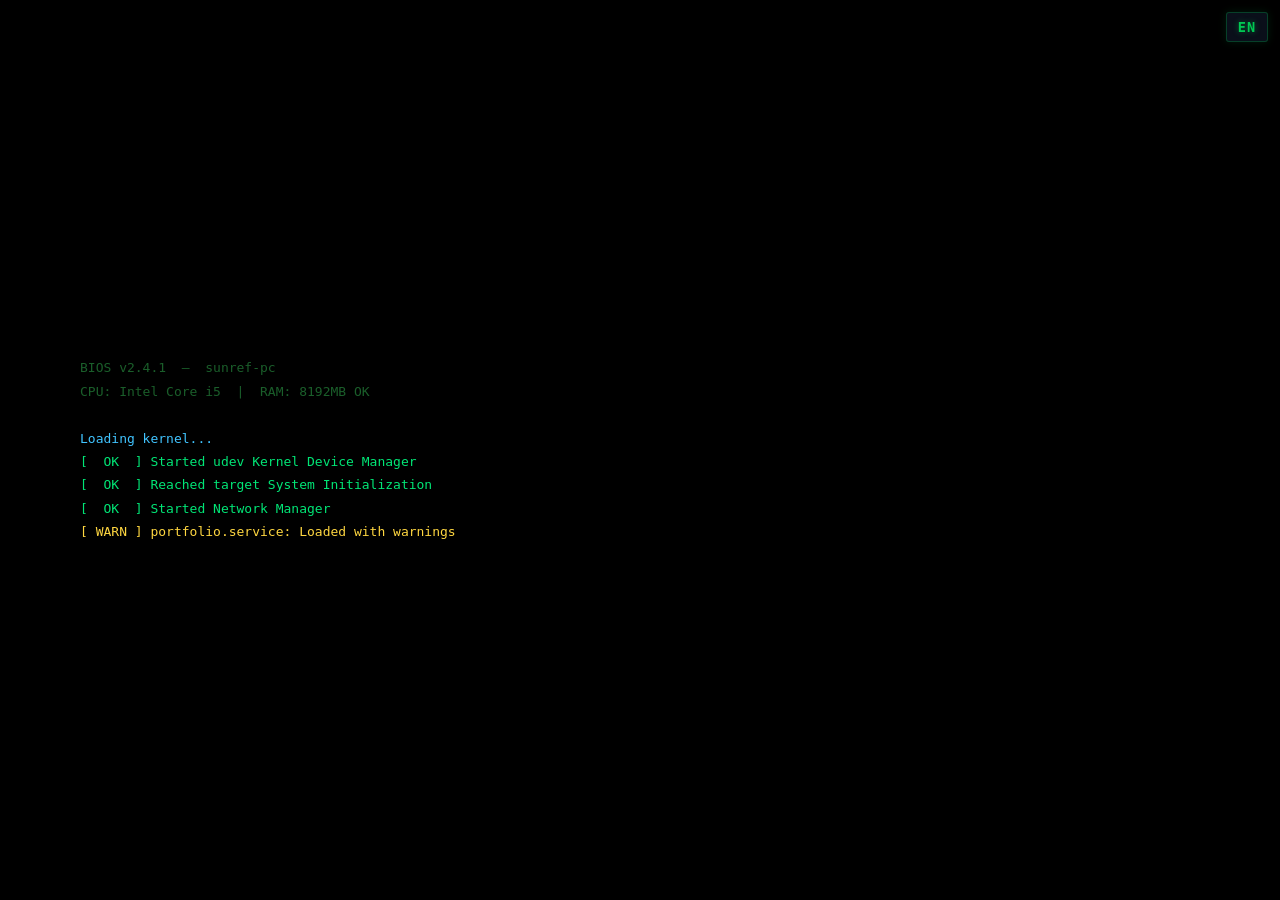
==== commit e89e23da: "FIX: mobile responsiveness improvements" ====
--- a/docs/index.html
+++ b/docs/index.html
@@ -8,10 +8,7 @@
 	</head>
 	<body>
 		<canvas id="matrix-canvas"></canvas>
-
-		<div id="boot-overlay">
-			<div class="boot-lines"></div>
-		</div>
+		<div id="boot-overlay"><div class="boot-lines"></div></div>
 
 		<div class="scanline"></div>
 		<div class="scanline"></div>
@@ -31,7 +28,6 @@
 							<div class="window-btn close" id="btn-close"></div>
 						</div>
 					</div>
-
 					<div class="window-content">
 						<div class="profile-section">
 							<div class="profile-body">
@@ -113,11 +109,9 @@
 						<p class="terminal-out">
 							Fernanda · IFSP-SBV · CC · Baixo nível
 						</p>
-
 						<p class="terminal-divider">
 							··················································
 						</p>
-
 						<p class="terminal-cmd">cat nite.md</p>
 						<p class="terminal-out">
 							<strong style="color: #00e676">NITE</strong> —
@@ -131,11 +125,9 @@
 								>→ github.com/Sunref/nite</a
 							>
 						</p>
-
 						<p class="terminal-divider">
 							··················································
 						</p>
-
 						<p class="terminal-cmd">cat telegram-bot.md</p>
 						<p class="terminal-out">
 							<strong style="color: #00e676"
@@ -178,14 +170,12 @@
 			</div>
 		</div>
 
-		<!-- Ícone de desktop: sem .hidden, sempre visível -->
-		<div class="desktop-icon" id="desktop-icon" ondblclick="openWindow()">
+		<!-- FIX 2: sem ondblclick inline — JS gerencia dblclick + double-tap -->
+		<div class="desktop-icon" id="desktop-icon">
 			<div class="desktop-icon-img">
 				<svg
 					xmlns="http://www.w3.org/2000/svg"
 					viewBox="0 0 48 48"
-					width="40"
-					height="40"
 					fill="none"
 				>
 					<rect
--- a/docs/css/main.css
+++ b/docs/css/main.css
@@ -198,7 +198,6 @@
 	width: 100%;
 	position: relative;
 	z-index: 3;
-	/* borda terminal externa */
 	border: 1px solid #00c85344;
 	border-radius: 6px;
 	box-shadow:
@@ -208,7 +207,7 @@
 }
 
 /* ============================================================
-   TITLE BAR — estilo terminal
+   TITLE BAR
    ============================================================ */
 .window-xp {
 	background: #0a0f0a;
@@ -240,7 +239,6 @@
 	text-shadow: 0 0 8px #00c85377;
 }
 
-/* prefixo prompt no título */
 .title-text::before {
 	content: "fernanda@portfolio:~$";
 	color: #40c4ff;
@@ -262,7 +260,7 @@
 	align-items: center;
 	justify-content: center;
 	cursor: pointer;
-	font-size: 0px; /* esconde o texto, só cor */
+	font-size: 0px;
 	border: none;
 	transition: filter 0.15s;
 }
@@ -270,7 +268,6 @@
 	filter: brightness(1.3);
 }
 
-/* dots coloridos estilo macOS mas mais sombrios */
 #btn-close {
 	background: #3a0000;
 	box-shadow: 0 0 5px #ff000099;
@@ -295,7 +292,7 @@
 }
 
 /* ============================================================
-   WINDOW CONTENT — fundo terminal
+   WINDOW CONTENT
    ============================================================ */
 .window-content {
 	background: #060d06;
@@ -305,7 +302,6 @@
 	overflow: hidden;
 }
 
-/* CRT scanlines sobre o conteúdo */
 .window-content::before {
 	content: "";
 	position: absolute;
@@ -330,7 +326,6 @@
 	width: 100%;
 }
 
-/* ASCII banner */
 .ascii-banner {
 	background: #040d04;
 	border-bottom: 1px solid #00c85322;
@@ -348,7 +343,6 @@
 	display: none;
 }
 
-/* subtítulo dentro do banner */
 .ascii-sub {
 	color: #1a6a3a;
 	font-size: 10px;
@@ -357,7 +351,6 @@
 	display: block;
 }
 
-/* corpo: foto + texto */
 .profile-body {
 	display: flex;
 	gap: 20px;
@@ -399,7 +392,6 @@
 	line-height: 1.3;
 }
 
-/* simulação de bloco de comentário */
 .profile-info p {
 	color: #7aaa8a;
 	line-height: 1.65;
@@ -459,7 +451,7 @@
 }
 
 /* ============================================================
-   TERMINAL BOX (projetos)
+   TERMINAL BOX
    ============================================================ */
 .terminal-box {
 	background: #060d06;
@@ -593,7 +585,7 @@
 }
 
 /* ============================================================
-   TASKBAR — mantém estilo XP mas com tom mais escuro/verde
+   TASKBAR
    ============================================================ */
 .taskbar {
 	position: fixed;
@@ -751,12 +743,15 @@
 
 /* ============================================================
    DESKTOP ICON
+   FIX 1: posicionado abaixo da taskbar superior, sem sobrepor conteúdo
+   FIX 5: SVG usa width/height 100% p/ respeitar o container
    ============================================================ */
 .desktop-icon {
 	position: fixed;
-	top: 24px;
+	/* FIX 1: desce para baixo da área de conteúdo — fica acima da taskbar */
+	bottom: 52px;
 	left: 24px;
-	width: 72px;
+	width: 64px;
 	text-align: center;
 	cursor: pointer;
 	z-index: 10;
@@ -769,10 +764,19 @@
 	background: rgba(0, 200, 80, 0.1);
 }
 
+/* FIX 5: container do SVG com tamanho definido; SVG herda */
 .desktop-icon-img {
-	font-size: 36px;
-	line-height: 1;
+	width: 40px;
+	height: 40px;
+	margin: 0 auto;
+	display: flex;
+	align-items: center;
+	justify-content: center;
 	filter: drop-shadow(0 0 6px #00c85377);
+}
+.desktop-icon-img svg {
+	width: 100%;
+	height: 100%;
 }
 
 .desktop-icon-label {
@@ -962,6 +966,7 @@
    RESPONSIVO — MOBILE (≤ 600px)
    ============================================================ */
 @media (max-width: 600px) {
+	/* FIX 4: background-attachment scroll no mobile (fixed quebra em iOS/Safari) */
 	body {
 		align-items: flex-start;
 		padding-top: 10px;
@@ -976,9 +981,12 @@
 		width: 100%;
 	}
 
+	/* FIX 3: title-bar sem cursor move e altura mínima no mobile */
 	.title-bar {
 		padding: 6px 10px;
 		cursor: default;
+		/* mantém a barra mas deixa claro que não é arrastável */
+		min-height: 32px;
 	}
 	.title-text {
 		font-size: 10px;
@@ -1072,13 +1080,16 @@
 		align-items: center;
 	}
 
+	/* FIX 1 mobile: ícone menor e sem risco de sobrepor conteúdo */
 	.desktop-icon {
-		top: 14px;
-		left: 14px;
-		width: 60px;
-	}
+		bottom: 52px;
+		left: 12px;
+		width: 54px;
+	}
+	/* FIX 5 mobile: SVG menor */
 	.desktop-icon-img {
-		font-size: 28px;
+		width: 28px;
+		height: 28px;
 	}
 	.desktop-icon-label {
 		font-size: 9px;
@@ -1140,6 +1151,12 @@
 		font-size: 13px;
 	}
 
+	/* FIX 1 tablet: ícone não sobrepõe */
+	.desktop-icon {
+		bottom: 52px;
+		left: 20px;
+	}
+
 	.start-menu {
 		width: 100%;
 		border-radius: 5px 5px 0 0;
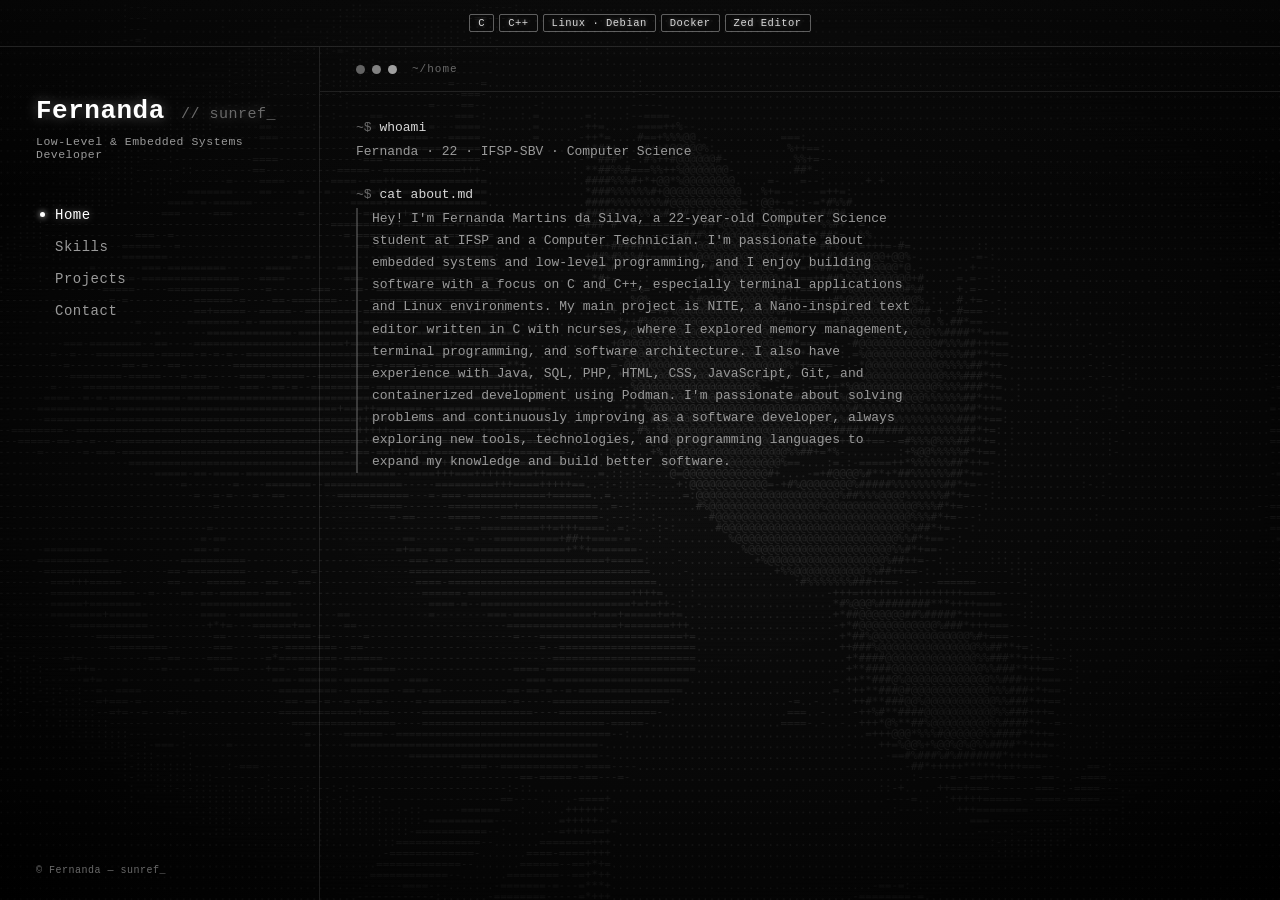
==== commit 195b3b57: "refactor(portfolio): rebuild as full-screen monochrome terminal UI - Drop the fake-desktop/OS metaph" ====
--- a/docs/index.html
+++ b/docs/index.html
@@ -1,320 +1,298 @@
 <!doctype html>
-<html lang="pt-BR">
+<html lang="en">
 	<head>
 		<meta charset="UTF-8" />
 		<meta name="viewport" content="width=device-width, initial-scale=1.0" />
-		<title>Portfolio — sunref_</title>
+		<title>sunref_ // Fernanda</title>
 		<link rel="stylesheet" href="./css/main.css" />
 	</head>
 	<body>
-		<canvas id="matrix-canvas"></canvas>
-		<div id="boot-overlay"><div class="boot-lines"></div></div>
-
+		<div class="bg-ascii"></div>
 		<div class="scanline"></div>
 		<div class="scanline"></div>
 		<div class="scanline"></div>
-		<div class="scanline"></div>
-		<div class="scanline"></div>
-
-		<button class="button">EN</button>
-
-		<div class="container">
-			<div class="window-wrapper">
-				<div class="window-xp">
-					<div class="title-bar">
-						<div class="window-buttons">
-							<div class="window-btn" id="btn-minimize"></div>
-							<div class="window-btn" id="btn-maximize"></div>
-							<div class="window-btn close" id="btn-close"></div>
-						</div>
+
+		<div class="frame">
+			<div class="topbar">
+				<div class="stack-badges">
+					<span class="badge">C</span>
+					<span class="badge">C++</span>
+					<span class="badge">Linux · Debian</span>
+					<span class="badge">Docker</span>
+					<span class="badge">Zed Editor</span>
+				</div>
+			</div>
+
+			<div class="layout">
+				<aside class="sidebar">
+					<div class="identity">
+						<h1>Fernanda <span class="identity-tag">// sunref_</span></h1>
+						<p class="role">Low-Level &amp; Embedded Systems Developer</p>
 					</div>
-					<div class="window-content">
-						<div class="profile-section">
-							<div class="profile-body">
-								<div class="profile-pic-container">
-									<div class="profile-pic">
-										<img src="./images/perfil.jpg" />
-									</div>
-								</div>
-								<div class="profile-info">
-									<h1>Fernanda // @sunref_</h1>
-									<p>
-										Olá! Sou Fernanda, 22 anos, estudante de
-										Ciência da Computação no IFSP-SBV.
-										Trabalho principalmente com C e C++, com
-										foco em programação de baixo nível e
-										sistemas embarcados. Uso Debian no dia a
-										dia, Zed como editor e Docker quando
-										preciso containerizar coisas. Apaixonada
-										por videogames, desafios e sempre
-										aprendendo algo novo.
-									</p>
-									<div class="stack-badges">
-										<span class="badge">C</span>
-										<span class="badge">C++</span>
-										<span class="badge"
-											>Linux · Debian</span
-										>
-										<span class="badge">Docker</span>
-										<span class="badge">Zed Editor</span>
-									</div>
-									<div class="social-section">
-										<div
-											class="social-item"
-											onclick="
-												window.open(
-													'https://github.com/Sunref',
-												)
-											"
-										>
-											<span>💻 GitHub</span>
-										</div>
-										<div
-											class="social-item"
-											onclick="
-												window.open(
-													'https://linkedin.com/in/fernandamartsilva/',
-												)
-											"
-										>
-											<span>🔗 LinkedIn</span>
-										</div>
-										<div
-											class="social-item"
-											onclick="
-												window.location.href =
-													'mailto:martins.fernanda@protonmail.com'
-											"
-										>
-											<span>✉️ Email</span>
-										</div>
-									</div>
-								</div>
-							</div>
-						</div>
-					</div>
-				</div>
-
-				<aside class="terminal-box">
-					<div class="terminal-header">
-						<div class="terminal-dots">
-							<div class="terminal-dot red"></div>
-							<div class="terminal-dot yellow"></div>
-							<div class="terminal-dot green"></div>
-						</div>
-						<p class="terminal-label">projects // C · C++</p>
-					</div>
-					<div class="terminal-body">
-						<p class="terminal-cmd">whoami</p>
-						<p class="terminal-out">
-							Fernanda · IFSP-SBV · CC · Baixo nível
-						</p>
-						<p class="terminal-divider">
-							··················································
-						</p>
-						<p class="terminal-cmd">cat nite.md</p>
-						<p class="terminal-out">
-							<strong style="color: #00e676">NITE</strong> —
-							Nano-Inspired Text Editor
-						</p>
-						<p class="terminal-out">
-							Projeto de conclusão de curso: editor de
-							texto/código em modo CLI acessível, escrito
-							inteiramente em C com a biblioteca Ncurses. &nbsp;<a
-								href="https://github.com/Sunref/nite"
-								>→ github.com/Sunref/nite</a
-							>
-						</p>
-						<p class="terminal-divider">
-							··················································
-						</p>
-						<p class="terminal-cmd">cat telegram-bot.md</p>
-						<p class="terminal-out">
-							<strong style="color: #00e676"
-								>Telegram Class BOT</strong
-							>
-						</p>
-						<p class="terminal-out">
-							Projeto embarcado em C++ numa Raspberry Pi.
-							Integração com a API do Telegram via requisições
-							HTTP com cURL, automação de avisos de aula.
-							Conceitos de sistemas embarcados e comunicação
-							cliente-servidor. &nbsp;<a
-								href="https://github.com/Sunref/Telegram-Class-Bot"
-								>→ github.com/Sunref/Telegram-Class-Bot</a
-							><span class="terminal-cursor"></span>
-						</p>
+
+					<nav class="main-nav" id="main-nav">
+						<button class="nav-item active" data-tab="home">
+							<span class="nav-dot"></span>Home
+						</button>
+						<button class="nav-item" data-tab="skills">
+							<span class="nav-dot"></span>Skills
+						</button>
+						<button class="nav-item" data-tab="projects">
+							<span class="nav-dot"></span>Projects
+						</button>
+						<button class="nav-item" data-tab="contact">
+							<span class="nav-dot"></span>Contact
+						</button>
+					</nav>
+
+					<div class="sidebar-footer">
+						<span>© Fernanda — sunref_</span>
 					</div>
 				</aside>
+
+				<main class="stage">
+					<!-- HOME -->
+					<section class="tab-panel active" id="tab-home">
+						<div class="stage-header">
+							<span class="dot red"></span><span class="dot yellow"></span><span class="dot green"></span>
+							<p class="stage-label">~/home</p>
+						</div>
+						<div class="stage-body">
+							<p class="cmd">whoami</p>
+							<p class="out">Fernanda · 22 · IFSP-SBV · Computer Science</p>
+
+							<p class="cmd">cat about.md</p>
+							<p class="out about-text">
+								Hey! I'm Fernanda Martins da Silva, a 22-year-old Computer Science student at IFSP and a Computer Technician. I'm passionate about embedded systems and low-level programming, and I enjoy building software with a focus on C and C++, especially terminal applications and Linux environments.
+
+								My main project is NITE, a Nano-inspired text editor written in C with ncurses, where I explored memory management, terminal programming, and software architecture. I also have experience with Java, SQL, PHP, HTML, CSS, JavaScript, Git, and containerized development using Podman.
+
+								I'm passionate about solving problems and continuously improving as a software developer, always exploring new tools, technologies, and programming languages to expand my knowledge and build better software.
+							</p>
+						</div>
+					</section>
+
+					<!-- SKILLS -->
+					<section class="tab-panel" id="tab-skills">
+						<div class="stage-header">
+							<span class="dot red"></span><span class="dot yellow"></span><span class="dot green"></span>
+							<p class="stage-label">~/skills</p>
+						</div>
+						<div class="stage-body">
+							<p class="cmd">cat stack.md</p>
+
+							<div class="skill-bars">
+								<div class="skill-bar" style="--level: 75%">
+									<div class="skill-bar-top">
+										<span class="skill-name">C</span>
+										<span class="skill-pct">75%</span>
+									</div>
+									<div class="skill-track"><div class="skill-fill"></div></div>
+								</div>
+
+								<div class="skill-bar" style="--level: 50%">
+									<div class="skill-bar-top">
+										<span class="skill-name">C++</span>
+										<span class="skill-pct">50%</span>
+									</div>
+									<div class="skill-track"><div class="skill-fill"></div></div>
+								</div>
+
+								<div class="skill-bar" style="--level: 60%">
+									<div class="skill-bar-top">
+										<span class="skill-name">Linux / Debian</span>
+										<span class="skill-pct">60%</span>
+									</div>
+									<div class="skill-track"><div class="skill-fill"></div></div>
+								</div>
+
+								<div class="skill-bar" style="--level: 45%">
+									<div class="skill-bar-top">
+										<span class="skill-name">Bash / Shell / Python</span>
+										<span class="skill-pct">45%</span>
+									</div>
+									<div class="skill-track"><div class="skill-fill"></div></div>
+								</div>
+
+								<div class="skill-bar" style="--level: 85%">
+									<div class="skill-bar-top">
+										<span class="skill-name">Git</span>
+										<span class="skill-pct">85%</span>
+									</div>
+									<div class="skill-track"><div class="skill-fill"></div></div>
+								</div>
+
+								<div class="skill-bar" style="--level: 65%">
+									<div class="skill-bar-top">
+										<span class="skill-name">Docker</span>
+										<span class="skill-pct">65%</span>
+									</div>
+									<div class="skill-track"><div class="skill-fill"></div></div>
+								</div>
+
+								<div class="skill-bar" style="--level: 70%">
+									<div class="skill-bar-top">
+										<span class="skill-name">Web Development</span>
+										<span class="skill-pct">70%</span>
+									</div>
+									<div class="skill-track"><div class="skill-fill"></div></div>
+								</div>
+
+								<div class="skill-bar" style="--level: 45%">
+									<div class="skill-bar-top">
+										<span class="skill-name">QA</span>
+										<span class="skill-pct">45%</span>
+									</div>
+									<div class="skill-track"><div class="skill-fill"></div></div>
+								</div>
+
+								<div class="skill-bar" style="--level: 50%">
+									<div class="skill-bar-top">
+										<span class="skill-name">SQL</span>
+										<span class="skill-pct">50%</span>
+									</div>
+									<div class="skill-track"><div class="skill-fill"></div></div>
+								</div>
+							</div>
+							<p class="skill-note">// levels are self-assessed, updated as I go</p>
+						</div>
+					</section>
+
+					<!-- PROJECTS -->
+					<section class="tab-panel" id="tab-projects">
+						<div class="stage-header">
+							<span class="dot red"></span><span class="dot yellow"></span><span class="dot green"></span>
+							<p class="stage-label">~/projects</p>
+						</div>
+						<div class="stage-body">
+							<p class="cmd">ls -la projects/</p>
+
+							<div class="project-list">
+								<a class="project-card" href="https://github.com/Sunref/Final-Course-Project-NITE" target="_blank" rel="noopener">
+									<div class="project-card-top">
+										<span class="project-name">NITE</span>
+										<span class="project-arrow">→</span>
+									</div>
+									<p class="project-desc">
+										Nano-Inspired Text Editor. Final course project: an accessible CLI-based text/code editor written entirely in C using the Ncurses library. If you would like to follow the project's progress, check out the official repository: github.com/Sunref/nite
+									</p>
+									<div class="project-tags">
+										<span class="badge">C</span>
+										<span class="badge">Ncurses</span>
+										<span class="badge">CLI</span>
+									</div>
+									<span class="project-link">github.com/Sunref/Final-Course-Project-NITE</span>
+								</a>
+
+								<div class="project-card no-link">
+									<div class="project-card-top">
+										<span class="project-name">Boa Vista Tourism</span>
+									</div>
+									<p class="project-desc">
+										Academic team project built as Scrum Master leading a
+										multidisciplinary group. Developed a responsive admin
+										dashboard in PHP, JavaScript and MariaDB for managing
+										tourism equipment — running sprints, agile ceremonies
+										and team integration — applies agile methodology and
+										full-stack web development concepts.
+									</p>
+									<div class="project-tags">
+										<span class="badge">PHP</span>
+										<span class="badge">JavaScript</span>
+										<span class="badge">MariaDB</span>
+										<span class="badge">Scrum</span>
+									</div>
+									<span class="project-link">academic project — no public repository</span>
+								</div>
+
+								<a class="project-card" href="https://github.com/Sunref/Telegram-Class-Bot" target="_blank" rel="noopener">
+									<div class="project-card-top">
+										<span class="project-name">Telegram Class BOT</span>
+										<span class="project-arrow">→</span>
+									</div>
+									<p class="project-desc">
+										Embedded project in C++ running on a
+										Raspberry Pi. Telegram API integration
+										via HTTP requests with cURL, automating
+										class notifications — applies embedded
+										systems and client-server communication
+										concepts.
+									</p>
+									<div class="project-tags">
+										<span class="badge">C++</span>
+										<span class="badge">Raspberry Pi</span>
+										<span class="badge">cURL</span>
+									</div>
+									<span class="project-link">github.com/Sunref/Telegram-Class-Bot</span>
+								</a>
+
+								<a class="project-card" href="https://github.com/Sunref/wearever" target="_blank" rel="noopener">
+									<div class="project-card-top">
+										<span class="project-name">wearever</span>
+										<span class="project-arrow">→</span>
+									</div>
+									<p class="project-desc">
+										Weather app built in Java following MVVM, with local persistence via SQLite. Integrates the OpenWeatherMap API through parallelized HTTP calls for city search and forecast data, with pure-Java utilities extracted for unit testability — applies mobile app architecture and API integration concepts.
+									</p>
+									<div class="project-tags">
+										<span class="badge">Android</span>
+										<span class="badge">Java</span>
+										<span class="badge">OpenWeatherMap API</span>
+									</div>
+									<span class="project-link">github.com/Sunref/Telegram-Class-Bot</span>
+								</a>
+
+								<a class="project-card" href="https://github.com/Sunref/Greetique" target="_blank" rel="noopener">
+									<div class="project-card-top">
+										<span class="project-name">Greetique</span>
+										<span class="project-arrow">→</span>
+									</div>
+									<p class="project-desc">
+										An interactive card animation created with Raylib. The app displays colorful, animated balloons and stars along with a personalized message.
+									</p>
+									<div class="project-tags">
+										<span class="badge">C</span>
+										<span class="badge">Raylib</span>
+										<span class="badge">gif-h by charlietangora</span>
+									</div>
+									<span class="project-link">github.com/Sunref/Greetique</span>
+								</a>
+							</div>
+
+							<a class="all-projects-link" href="https://github.com/Sunref?tab=repositories" target="_blank" rel="noopener">
+								→ view all repositories on GitHub
+							</a>
+						</div>
+					</section>
+
+					<!-- CONTACT -->
+					<section class="tab-panel" id="tab-contact">
+						<div class="stage-header">
+							<span class="dot red"></span><span class="dot yellow"></span><span class="dot green"></span>
+							<p class="stage-label">~/contact</p>
+						</div>
+						<div class="stage-body">
+							<p class="cmd">cat contact.md</p>
+
+							<div class="social-section">
+								<a class="social-item" href="https://github.com/Sunref" target="_blank" rel="noopener">
+									<span>GitHub</span>
+								</a>
+								<a class="social-item" href="https://linkedin.com/in/fernandamartsilva/" target="_blank" rel="noopener">
+									<span>LinkedIn</span>
+								</a>
+								<a class="social-item" href="mailto:martins.fernanda@protonmail.com">
+									<span>Email</span>
+								</a>
+							</div>
+
+							<p class="out contact-note">Open to internship opportunities.</p>
+						</div>
+					</section>
+				</main>
 			</div>
 		</div>
 
-		<div class="taskbar">
-			<button class="start-button"><span>Iniciar</span></button>
-			<div class="taskbar-divider"></div>
-			<div class="taskbar-items">
-				<div
-					class="taskbar-item"
-					id="taskbar-portfolio"
-					onclick="taskbarClick()"
-				>
-					<span class="icon">🖥️</span>
-					<span class="label">Portfólio</span>
-				</div>
-			</div>
-			<div class="system-tray">
-				<div class="tray-icon">🔊</div>
-				<div class="tray-icon">🌐</div>
-				<div class="tray-lang" onclick="toggleLang()">EN</div>
-				<div class="clock" id="clock">00:00</div>
-			</div>
-		</div>
-
-		<!-- FIX 2: sem ondblclick inline — JS gerencia dblclick + double-tap -->
-		<div class="desktop-icon" id="desktop-icon">
-			<div class="desktop-icon-img">
-				<svg
-					xmlns="http://www.w3.org/2000/svg"
-					viewBox="0 0 48 48"
-					fill="none"
-				>
-					<rect
-						x="2"
-						y="6"
-						width="44"
-						height="32"
-						rx="3"
-						ry="3"
-						stroke="#00c853"
-						stroke-width="2"
-						fill="#060d06"
-					/>
-					<polyline
-						points="10,18 17,24 10,30"
-						stroke="#00e676"
-						stroke-width="2.5"
-						stroke-linecap="round"
-						stroke-linejoin="round"
-						fill="none"
-					/>
-					<line
-						x1="20"
-						y1="30"
-						x2="34"
-						y2="30"
-						stroke="#00e676"
-						stroke-width="2.5"
-						stroke-linecap="round"
-					/>
-					<rect
-						x="16"
-						y="38"
-						width="16"
-						height="3"
-						rx="1"
-						fill="#00c85355"
-					/>
-					<line
-						x1="10"
-						y1="44"
-						x2="38"
-						y2="44"
-						stroke="#00c85377"
-						stroke-width="1.5"
-						stroke-linecap="round"
-					/>
-				</svg>
-			</div>
-			<div class="desktop-icon-label">terminal</div>
-		</div>
-
-		<div class="start-menu hidden" id="start-menu">
-			<div class="start-menu-header">
-				<img
-					src="./images/perfil.jpg"
-					class="sm-avatar"
-					alt="Fernanda"
-				/>
-				<span class="sm-username">Fernanda</span>
-			</div>
-			<div class="start-menu-body">
-				<div class="sm-left">
-					<div
-						class="sm-item"
-						onclick="window.open('https://github.com/Sunref/nite')"
-					>
-						<span class="sm-icon">📝</span><span>NITE</span>
-					</div>
-					<div
-						class="sm-item"
-						onclick="
-							window.open(
-								'https://github.com/Sunref/Telegram-Class-Bot',
-							)
-						"
-					>
-						<span class="sm-icon">🤖</span><span>Telegram Bot</span>
-					</div>
-					<div class="sm-separator"></div>
-					<div class="sm-item sm-all-programs">
-						<span>Todos os Programas</span><span>▶</span>
-					</div>
-				</div>
-				<div class="sm-right">
-					<div
-						class="sm-item"
-						onclick="window.open('https://github.com/Sunref')"
-					>
-						<span class="sm-icon">💻</span><span>GitHub</span>
-					</div>
-					<div
-						class="sm-item"
-						onclick="
-							window.open(
-								'https://linkedin.com/in/fernandamartsilva/',
-							)
-						"
-					>
-						<span class="sm-icon">🔗</span><span>LinkedIn</span>
-					</div>
-					<div
-						class="sm-item"
-						onclick="
-							window.location.href =
-								'mailto:martins.fernanda@protonmail.com'
-						"
-					>
-						<span class="sm-icon">✉️</span><span>Email</span>
-					</div>
-					<div class="sm-separator"></div>
-					<div
-						class="sm-item"
-						onclick="
-							openWindow();
-							closeStartMenu();
-						"
-					>
-						<span class="sm-icon">📁</span><span>Portfólio</span>
-					</div>
-				</div>
-			</div>
-			<div class="start-menu-footer">
-				<div class="sm-search">
-					<span>🔍</span>
-					<input type="text" placeholder="Pesquisar" />
-				</div>
-				<div class="sm-power-group">
-					<button
-						class="sm-power-btn"
-						onclick="shutdownPC()"
-						title="Desligar"
-					>
-						⏻
-					</button>
-				</div>
-			</div>
-		</div>
-
-		<script src="script/main.js"></script>
+		<script src="./js/main.js"></script>
 	</body>
-</html>
+</html>
--- a/docs/css/main.css
+++ b/docs/css/main.css
@@ -4,1181 +4,632 @@
 	box-sizing: border-box;
 }
 
-/* ============================================================
-   LANG BUTTON
-   ============================================================ */
-.button {
-	--key-text-color: #00c853;
-	border: 1px solid #00c85344;
-	background: #0a0f1a;
-	border-radius: 3px;
-	color: var(--key-text-color);
-	cursor: pointer;
-	height: 2.2em;
-	text-align: center;
-	padding: 0.4em 0.8em;
-	display: inline-block;
-	text-transform: uppercase;
-	font-weight: bold;
-	font-size: 0.85em;
-	font-family: "JetBrains Mono", monospace;
-	letter-spacing: 1px;
-	user-select: none;
-	position: fixed;
-	top: 12px;
-	right: 12px;
-	z-index: 999999;
-	text-shadow: 0 0 6px #00c85377;
-	box-shadow: 0 0 8px #00c85322;
-	transition: box-shadow 0.15s;
-}
-.button:hover {
-	box-shadow: 0 0 14px #00c85366;
-}
-
-.tray-lang {
-	display: none;
-	color: #00c853;
-	font-size: 0.8em;
-	font-weight: bold;
-	cursor: pointer;
-	padding: 0.3em 0.7em;
-	height: 2em;
-	line-height: 1em;
-	border: 1px solid #00c85344;
-	border-radius: 2px;
-	background: #0a0f1a;
-	user-select: none;
-	text-transform: uppercase;
-	align-items: center;
-	justify-content: center;
-	transition: box-shadow 0.15s;
-	flex-shrink: 0;
-	font-family: "JetBrains Mono", monospace;
-	letter-spacing: 1px;
-}
-.tray-lang:hover {
-	box-shadow: 0 0 10px #00c85344;
-}
-
-/* ============================================================
-   BODY / CRT BASE
-   ============================================================ */
+:root {
+	--green: #d8d8d8;
+	--green-bright: #ffffff;
+	--green-dim: #6a6a6a;
+	--text-dim: #9a9a9a;
+	--bg-0: #030303;
+	--bg-1: #0a0a0a;
+	--bg-2: #101010;
+	--border: #ffffff26;
+}
+
+html,
 body {
-	margin: 0;
-	min-height: 100vh;
-	display: flex;
-	justify-content: center;
-	align-items: center;
-	background-color: #020806;
-	background-image: url("../images/background.jpg");
-	background-attachment: fixed;
-	background-size: cover;
-	background-position: center;
-	font-family:
-		"JetBrains Mono", "Fira Code", "Consolas", "Courier New", monospace;
-	position: relative;
-	isolation: isolate;
-	padding-bottom: 48px;
-	padding-top: 20px;
-}
-
-#matrix-canvas {
+	height: 100%;
+	height: 100dvh;
+}
+
+body {
+	background-color: var(--bg-0);
+	font-family: "JetBrains Mono", "Fira Code", "Consolas", "Courier New", monospace;
+	color: var(--text-dim);
+	overflow: hidden;
+}
+
+/* ============================================================
+   ASCII BACKGROUND
+   ============================================================ */
+.bg-ascii {
 	position: fixed;
 	inset: 0;
 	z-index: 0;
-	opacity: 0.15;
 	pointer-events: none;
+	background-image: url("../images/ascii-art.png");
+	background-repeat: no-repeat;
+	background-position: center;
+	background-size: cover;
+	filter: invert(1) grayscale(1) contrast(1.05);
+	opacity: 0.14;
+	mix-blend-mode: screen;
+}
+
+@media (max-width: 800px) {
+	.bg-ascii {
+		background-position: center 30%;
+		background-size: cover;
+		opacity: 0.1;
+	}
 }
 
 body::before {
 	content: "";
 	position: fixed;
 	inset: 0;
-	background:
-		repeating-linear-gradient(
-			0deg,
-			rgba(0, 0, 0, 0.13) 0px,
-			rgba(0, 0, 0, 0.13) 1px,
-			transparent 2px,
-			transparent 4px
-		),
-		radial-gradient(
-			ellipse at center,
-			rgba(0, 20, 10, 0.3) 0%,
-			rgba(0, 0, 0, 0.75) 100%
-		);
+	background: radial-gradient(
+		ellipse at center,
+		rgba(255, 255, 255, 0.05) 0%,
+		rgba(0, 0, 0, 0.85) 100%
+	);
 	pointer-events: none;
 	z-index: 1;
 }
 
-body::after {
-	content: "";
+.scanline {
 	position: fixed;
 	inset: 0;
-	background: rgba(0, 255, 80, 0.008);
-	animation: flicker 0.12s infinite;
 	pointer-events: none;
 	z-index: 2;
-}
-
-@keyframes flicker {
-	0% {
-		opacity: 0.6;
-	}
-	50% {
-		opacity: 1;
-	}
-	100% {
-		opacity: 0.6;
-	}
-}
-
-/* ============================================================
-   BOOT OVERLAY
-   ============================================================ */
-#boot-overlay {
+	background: repeating-linear-gradient(
+		0deg,
+		rgba(0, 0, 0, 0.1) 0px,
+		rgba(0, 0, 0, 0.1) 1px,
+		transparent 2px,
+		transparent 4px
+	);
+	opacity: 0.5;
+}
+
+/* ============================================================
+   FRAME — substitui a "janela" antiga por um contorno full-screen
+   ============================================================ */
+.frame {
 	position: fixed;
 	inset: 0;
-	background: #000;
-	z-index: 999999;
+	z-index: 3;
 	display: flex;
 	flex-direction: column;
-	align-items: flex-start;
+	overflow: hidden;
+	background: linear-gradient(180deg, rgba(255, 255, 255, 0.02), transparent 200px);
+}
+
+.topbar {
+	flex: 0 0 auto;
+	display: flex;
+	align-items: center;
 	justify-content: center;
-	font-family: "JetBrains Mono", monospace;
-	font-size: 13px;
-	color: #00c853;
-	padding: 40px min(80px, 8vw);
-	transition: opacity 0.6s ease;
-}
-#boot-overlay.fade-out {
-	opacity: 0;
-	pointer-events: none;
-}
-.boot-line {
-	white-space: pre;
-	line-height: 1.8;
-	overflow: hidden;
-	max-height: 0;
-	transition: max-height 0.01s;
-}
-.boot-line.visible {
-	max-height: 40px;
-}
-.boot-ok {
-	color: #00e676;
-}
-.boot-warn {
-	color: #ffd740;
-}
-.boot-info {
-	color: #40c4ff;
-}
-.boot-dim {
-	color: #1a5e2a;
-}
-
-/* ============================================================
-   LAYOUT
-   ============================================================ */
-.container {
-	display: flex;
+	padding: 14px 24px;
+	border-bottom: 1px solid rgba(255, 255, 255, 0.12);
+}
+
+.topbar .stack-badges {
 	justify-content: center;
-	position: relative;
-	z-index: 3;
-	width: 100%;
-	padding: 0 12px;
-}
-
-.window-wrapper {
+}
+
+.layout {
+	flex: 1 1 auto;
+	display: flex;
+	min-height: 0;
+}
+
+/* ============================================================
+   SIDEBAR
+   ============================================================ */
+.sidebar {
+	flex: 0 0 320px;
 	display: flex;
 	flex-direction: column;
-	max-width: 820px;
-	width: 100%;
-	position: relative;
-	z-index: 3;
-	border: 1px solid #00c85344;
-	border-radius: 6px;
-	box-shadow:
-		0 0 0 1px #00c85322,
-		0 0 40px rgba(0, 200, 80, 0.12),
-		0 20px 60px rgba(0, 0, 0, 0.8);
-}
-
-/* ============================================================
-   TITLE BAR
-   ============================================================ */
-.window-xp {
-	background: #0a0f0a;
-	border-radius: 5px 5px 0 0;
-	border-bottom: 1px solid #00c85333;
-	width: 100%;
-}
-
-.title-bar {
-	display: flex;
-	align-items: center;
-	justify-content: space-between;
-	padding: 8px 14px;
-	cursor: move;
-	user-select: none;
-	background: #0d140d;
-	border-radius: 5px 5px 0 0;
-	border-bottom: 1px solid #00c85322;
-}
-
-.title-text {
+	padding: 48px 36px 24px;
+	border-right: 1px solid rgba(255, 255, 255, 0.1);
+}
+
+.identity h1 {
+	color: var(--green-bright);
+	font-size: 26px;
+	font-weight: 700;
+	letter-spacing: 0.5px;
+	text-shadow: 0 0 14px rgba(255, 255, 255, 0.35);
+	line-height: 1.3;
+}
+
+.identity-tag {
+	color: var(--green-dim);
+	font-size: 15px;
+	font-weight: 400;
+}
+
+.role {
+	margin-top: 6px;
+	font-size: 11.5px;
+	color: var(--text-dim);
+	letter-spacing: 0.5px;
+}
+
+.main-nav {
+	margin-top: 40px;
+	display: flex;
+	flex-direction: column;
+	gap: 4px;
+}
+
+.nav-item {
+	background: none;
+	border: none;
+	text-align: left;
+	font-family: inherit;
+	font-size: 14px;
+	color: var(--text-dim);
+	padding: 6px 4px;
+	cursor: pointer;
 	display: flex;
 	align-items: center;
 	gap: 10px;
-	color: #00c853;
+	letter-spacing: 0.5px;
+	transition:
+		color 0.15s,
+		transform 0.15s;
+}
+
+.nav-dot {
+	width: 5px;
+	height: 5px;
+	border-radius: 50%;
+	background: transparent;
+	flex-shrink: 0;
+	transition: background 0.15s;
+}
+
+.nav-item:hover {
+	color: var(--green-bright);
+	transform: translateX(2px);
+}
+
+.nav-item.active {
+	color: var(--green-bright);
+	text-shadow: 0 0 8px rgba(255, 255, 255, 0.4);
+}
+
+.nav-item.active .nav-dot {
+	background: var(--green-bright);
+	box-shadow: 0 0 6px var(--green-bright);
+}
+
+.sidebar-footer {
+	margin-top: auto;
+	font-size: 10px;
+	color: var(--green-dim);
+	letter-spacing: 0.5px;
+}
+
+/* ============================================================
+   STAGE — área de conteúdo das abas
+   ============================================================ */
+.stage {
+	flex: 1 1 auto;
+	display: flex;
+	flex-direction: column;
+	min-width: 0;
+	min-height: 0;
+}
+
+.tab-panel {
+	display: none;
+	flex-direction: column;
+	flex: 1 1 auto;
+	min-height: 0;
+}
+
+.tab-panel.active {
+	display: flex;
+}
+
+.stage-header {
+	flex: 0 0 auto;
+	display: flex;
+	align-items: center;
+	gap: 7px;
+	padding: 16px 36px;
+	border-bottom: 1px solid rgba(255, 255, 255, 0.1);
+}
+
+.dot {
+	width: 9px;
+	height: 9px;
+	border-radius: 50%;
+	opacity: 0.7;
+}
+.dot.red {
+	background: #8a8a8a;
+}
+.dot.yellow {
+	background: #b5b5b5;
+}
+.dot.green {
+	background: #e0e0e0;
+}
+
+.stage-label {
+	margin-left: 8px;
+	font-size: 11px;
+	color: var(--green-dim);
+	letter-spacing: 1px;
+}
+
+.stage-body {
+	flex: 1 1 auto;
+	overflow-y: auto;
+	padding: 28px 36px 40px;
+	scrollbar-width: thin;
+	scrollbar-color: var(--green-dim) transparent;
+}
+.stage-body::-webkit-scrollbar {
+	width: 6px;
+}
+.stage-body::-webkit-scrollbar-thumb {
+	background: var(--green-dim);
+	border-radius: 3px;
+}
+
+.cmd {
+	color: var(--green);
+	font-size: 13px;
+	margin-bottom: 6px;
+}
+.cmd::before {
+	content: "~$ ";
+	color: var(--green-dim);
+}
+
+.out {
+	color: var(--text-dim);
+	font-size: 13px;
+	line-height: 1.7;
+	margin-bottom: 24px;
+}
+
+.about-text {
+	max-width: 560px;
+	border-left: 2px solid rgba(255, 255, 255, 0.2);
+	padding-left: 14px;
+}
+
+.contact-note {
+	color: var(--green-dim);
 	font-size: 12px;
-	font-weight: bold;
-	letter-spacing: 1px;
-	text-shadow: 0 0 8px #00c85377;
-}
-
-.title-text::before {
-	content: "fernanda@portfolio:~$";
-	color: #40c4ff;
-	text-shadow: 0 0 6px #40c4ff55;
-	font-weight: normal;
-}
-
-.window-buttons {
-	display: flex;
-	gap: 7px;
-	align-items: center;
-}
-
-.window-btn {
-	width: 13px;
-	height: 13px;
-	border-radius: 50%;
-	display: flex;
-	align-items: center;
-	justify-content: center;
-	cursor: pointer;
-	font-size: 0px;
-	border: none;
-	transition: filter 0.15s;
-}
-.window-btn:hover {
-	filter: brightness(1.3);
-}
-
-#btn-close {
-	background: #3a0000;
-	box-shadow: 0 0 5px #ff000099;
-}
-#btn-minimize {
-	background: #2e2400;
-	box-shadow: 0 0 5px #ffcc0099;
-}
-#btn-maximize {
-	background: #003a00;
-	box-shadow: 0 0 5px #00ff0099;
-}
-
-#btn-close:hover {
-	background: #cc2200;
-}
-#btn-minimize:hover {
-	background: #ccaa00;
-}
-#btn-maximize:hover {
-	background: #00aa00;
-}
-
-/* ============================================================
-   WINDOW CONTENT
-   ============================================================ */
-.window-content {
-	background: #060d06;
-	border: none;
-	padding: 0;
-	position: relative;
-	overflow: hidden;
-}
-
-.window-content::before {
-	content: "";
-	position: absolute;
-	inset: 0;
-	background: repeating-linear-gradient(
-		0deg,
-		transparent,
-		transparent 2px,
-		rgba(0, 0, 0, 0.15) 2px,
-		rgba(0, 0, 0, 0.15) 4px
-	);
-	pointer-events: none;
-	z-index: 10;
-}
-
-/* ============================================================
-   PROFILE SECTION
-   ============================================================ */
-.profile-section {
-	display: flex;
-	flex-direction: column;
-	width: 100%;
-}
-
-.ascii-banner {
-	background: #040d04;
-	border-bottom: 1px solid #00c85322;
-	padding: 14px 20px 10px;
-	font-size: 9.5px;
-	line-height: 1.25;
-	color: #00c853;
-	text-shadow: 0 0 8px #00c85355;
-	overflow-x: auto;
-	white-space: pre;
-	scrollbar-width: none;
-	position: relative;
-}
-.ascii-banner::-webkit-scrollbar {
-	display: none;
-}
-
-.ascii-sub {
-	color: #1a6a3a;
-	font-size: 10px;
-	letter-spacing: 2px;
-	margin-top: 4px;
-	display: block;
-}
-
-.profile-body {
-	display: flex;
-	gap: 20px;
-	align-items: center;
-	padding: 20px 24px 20px;
-	border-bottom: 1px solid #0f1f0f;
-}
-
-.profile-pic-container {
-	flex-shrink: 0;
-}
-
-.profile-pic {
-	width: 120px;
-	height: 120px;
-	border: 2px solid #00c85355;
-	border-radius: 3px;
-	overflow: hidden;
-	box-shadow: 0 0 14px #00c85322;
-}
-.profile-pic img {
-	width: 100%;
-	height: 100%;
-	object-fit: cover;
-	filter: saturate(0.85) contrast(1.05);
-}
-
-.profile-info {
-	flex: 1;
-	min-width: 0;
-}
-
-.profile-info h1 {
-	color: #00e676;
-	font-size: 20px;
-	font-weight: bold;
-	margin-bottom: 10px;
-	text-shadow: 0 0 10px #00e67655;
-	line-height: 1.3;
-}
-
-.profile-info p {
-	color: #7aaa8a;
-	line-height: 1.65;
-	font-size: 13px;
-	border-left: 2px solid #00c85333;
-	padding-left: 12px;
-}
-
-/* ============================================================
-   STACK BADGES
-   ============================================================ */
-.stack-badges {
+}
+
+/* ============================================================
+   BADGES
+   ============================================================ */
+.stack-badges,
+.project-tags {
 	display: flex;
 	flex-wrap: wrap;
 	gap: 5px;
-	margin-top: 12px;
 }
 
 .badge {
 	background: transparent;
-	color: #00c853;
+	color: var(--green);
 	font-size: 10.5px;
 	padding: 2px 8px;
 	border-radius: 2px;
-	border: 1px solid #00c85355;
+	border: 1px solid rgba(255, 255, 255, 0.35);
 	letter-spacing: 0.5px;
-	text-shadow: 0 0 5px #00c85377;
-}
-
-/* ============================================================
-   SOCIALS
+	text-shadow: 0 0 5px rgba(255, 255, 255, 0.35);
+}
+
+/* ============================================================
+   SKILL BARS
+   ============================================================ */
+.skill-bars {
+	display: flex;
+	flex-direction: column;
+	gap: 18px;
+	max-width: 480px;
+	margin-top: 20px;
+}
+
+.skill-bar-top {
+	display: flex;
+	justify-content: space-between;
+	font-size: 12.5px;
+	margin-bottom: 6px;
+}
+
+.skill-name {
+	color: var(--text-dim);
+	letter-spacing: 0.5px;
+}
+
+.skill-pct {
+	color: var(--green);
+}
+
+.skill-track {
+	height: 6px;
+	background: rgba(255, 255, 255, 0.08);
+	border: 1px solid rgba(255, 255, 255, 0.2);
+	border-radius: 3px;
+	overflow: hidden;
+}
+
+.skill-fill {
+	height: 100%;
+	width: 0%;
+	background: linear-gradient(90deg, var(--green-dim), var(--green-bright));
+	box-shadow: 0 0 8px rgba(255, 255, 255, 0.5);
+	border-radius: 3px;
+	transition: width 1.1s cubic-bezier(0.16, 1, 0.3, 1);
+}
+
+.skill-bar.in-view .skill-fill {
+	width: var(--level);
+}
+
+.skill-note {
+	margin-top: 22px;
+	font-size: 11px;
+	color: var(--green-dim);
+}
+
+/* ============================================================
+   PROJECTS
+   ============================================================ */
+.project-list {
+	display: flex;
+	flex-direction: column;
+	gap: 14px;
+	margin-top: 18px;
+	max-width: 640px;
+}
+
+.project-card {
+	display: block;
+	border: 1px solid rgba(255, 255, 255, 0.25);
+	border-radius: 3px;
+	padding: 16px 18px;
+	text-decoration: none;
+	transition:
+		border-color 0.15s,
+		box-shadow 0.15s,
+		transform 0.15s;
+}
+
+.project-card:hover {
+	border-color: rgba(255, 255, 255, 0.6);
+	box-shadow: 0 0 16px rgba(255, 255, 255, 0.15);
+	transform: translateX(3px);
+}
+
+.project-card-top {
+	display: flex;
+	justify-content: space-between;
+	align-items: center;
+	margin-bottom: 8px;
+}
+
+.project-name {
+	color: var(--green-bright);
+	font-size: 14px;
+	font-weight: 700;
+	text-shadow: 0 0 8px rgba(255, 255, 255, 0.35);
+}
+
+.project-arrow {
+	color: var(--green-dim);
+	transition: transform 0.15s;
+}
+.project-card:hover .project-arrow {
+	transform: translateX(3px);
+	color: var(--green-bright);
+}
+
+.project-desc {
+	font-size: 12.5px;
+	line-height: 1.6;
+	color: var(--text-dim);
+	margin-bottom: 10px;
+}
+
+.project-link {
+	display: block;
+	margin-top: 10px;
+	font-size: 11px;
+	color: var(--green-dim);
+}
+
+.all-projects-link {
+	display: inline-block;
+	margin-top: 20px;
+	font-size: 12px;
+	color: var(--green);
+	text-decoration: none;
+	border-bottom: 1px dashed rgba(255, 255, 255, 0.4);
+	padding-bottom: 2px;
+}
+.all-projects-link:hover {
+	color: var(--green-bright);
+}
+
+/* ============================================================
+   CONTACT
    ============================================================ */
 .social-section {
-	margin-top: 14px;
 	display: flex;
 	gap: 8px;
 	flex-wrap: wrap;
+	margin-top: 18px;
+	margin-bottom: 20px;
 }
 
 .social-item {
 	background: transparent;
-	border: 1px solid #00c85344;
+	border: 1px solid rgba(255, 255, 255, 0.3);
 	border-radius: 2px;
-	padding: 5px 12px;
-	font-size: 12px;
+	padding: 8px 16px;
+	font-size: 12.5px;
 	cursor: pointer;
-	color: #00c853;
-	text-shadow: 0 0 5px #00c85355;
+	color: var(--green);
+	text-decoration: none;
+	text-shadow: 0 0 5px rgba(255, 255, 255, 0.35);
 	transition:
 		border-color 0.15s,
 		box-shadow 0.15s;
-	font-family: inherit;
 }
 .social-item:hover {
-	border-color: #00c853;
-	box-shadow: 0 0 10px #00c85333;
-}
-
-/* ============================================================
-   TERMINAL BOX
-   ============================================================ */
-.terminal-box {
-	background: #060d06;
-	width: 100%;
-	padding: 20px 24px 24px;
-	font-family: "JetBrains Mono", "Fira Code", "Consolas", monospace;
-	font-size: 13.5px;
-	position: relative;
-	overflow: hidden;
-	border-radius: 0 0 5px 5px;
-}
-
-.terminal-box::before {
-	content: "";
-	position: absolute;
-	inset: 0;
-	background: repeating-linear-gradient(
-		0deg,
-		transparent,
-		transparent 2px,
-		rgba(0, 0, 0, 0.15) 2px,
-		rgba(0, 0, 0, 0.15) 4px
-	);
-	pointer-events: none;
-	z-index: 1;
-}
-
-.terminal-header {
-	display: flex;
-	justify-content: space-between;
-	align-items: center;
-	margin-bottom: 16px;
-	padding-bottom: 10px;
-	border-bottom: 1px solid #0f2a0f;
-	position: relative;
-	z-index: 2;
-}
-
-.terminal-dots {
-	display: flex;
-	gap: 6px;
-}
-
-.terminal-dot {
-	width: 10px;
-	height: 10px;
-	border-radius: 50%;
-}
-.terminal-dot.red {
-	background: #3a0000;
-	box-shadow: 0 0 5px #ff0000aa;
-}
-.terminal-dot.yellow {
-	background: #2e2400;
-	box-shadow: 0 0 5px #ffcc00aa;
-}
-.terminal-dot.green {
-	background: #003a00;
-	box-shadow: 0 0 5px #00ff00aa;
-}
-
-.terminal-label {
-	font-size: 10px;
-	color: #1a5a2a;
-	margin: 0;
-	letter-spacing: 3px;
-	text-transform: uppercase;
-}
-
-.terminal-body {
-	display: flex;
-	flex-direction: column;
-	gap: 3px;
-	position: relative;
-	z-index: 2;
-}
-
-.terminal-cmd {
-	color: #40c4ff;
-	margin: 0;
-	text-shadow: 0 0 6px #40c4ff44;
-}
-.terminal-cmd::before {
-	content: "fernanda@portfolio:~$ ";
-	color: #00c853;
-	text-shadow: 0 0 6px #00c85355;
-}
-
-.terminal-out {
-	color: #7aaa8a;
-	margin: 0;
-	padding-left: 2px;
-}
-
-.terminal-body a {
-	color: #00e676;
-	text-shadow: 0 0 6px #00e67644;
-	text-decoration: none;
-	border-bottom: 1px dashed #00e67633;
-}
-.terminal-body a:hover {
-	border-bottom-color: #00e676;
-	text-shadow: 0 0 10px #00e676aa;
-}
-
-.terminal-cursor {
-	display: inline-block;
-	width: 8px;
-	height: 13px;
-	background: #00e676;
-	vertical-align: middle;
-	box-shadow: 0 0 8px #00e676;
-	animation: blink 1s step-end infinite;
-}
-
-@keyframes blink {
-	0%,
-	100% {
-		opacity: 1;
-	}
-	50% {
-		opacity: 0;
-	}
-}
-
-.terminal-divider {
-	color: #0f2a0f;
-	margin: 8px 0;
-	font-size: 11px;
-	letter-spacing: 1px;
-}
-
-/* ============================================================
-   TASKBAR
-   ============================================================ */
-.taskbar {
-	position: fixed;
-	bottom: 0;
-	left: 0;
-	width: 100%;
-	height: 40px;
-	background: #0a0f0a;
-	border-top: 1px solid #00c85333;
-	box-shadow: 0 -2px 20px rgba(0, 200, 80, 0.08);
-	display: flex;
-	align-items: center;
-	padding: 0 6px;
-	gap: 4px;
-	z-index: 99999;
-}
-
-.start-button {
-	height: 30px;
-	padding: 0 14px;
-	background: #0d1a0d;
-	border: 1px solid #00c85355;
-	border-radius: 3px;
-	display: flex;
-	align-items: center;
-	gap: 6px;
-	color: #00c853;
-	font-weight: bold;
-	font-size: 12px;
-	font-family: "JetBrains Mono", monospace;
-	letter-spacing: 1px;
-	text-shadow: 0 0 6px #00c85377;
-	cursor: pointer;
-	transition: box-shadow 0.15s;
-	white-space: nowrap;
-	flex-shrink: 0;
-	box-shadow: 0 0 8px #00c85322;
-}
-.start-button:hover {
-	box-shadow: 0 0 14px #00c85366;
-	border-color: #00c853;
-}
-
-.taskbar-divider {
-	width: 1px;
-	height: 24px;
-	background: #00c85322;
-	flex-shrink: 0;
-}
-
-.taskbar-items {
-	flex: 1;
-	display: flex;
-	gap: 4px;
-	overflow-x: auto;
-	scrollbar-width: none;
-	min-width: 0;
-}
-.taskbar-items::-webkit-scrollbar {
-	display: none;
-}
-
-.taskbar-item {
-	height: 28px;
-	padding: 0 12px;
-	background: #0d1a0d;
-	border: 1px solid #00c85333;
-	border-radius: 2px;
-	display: flex;
-	align-items: center;
-	justify-content: center;
-	gap: 6px;
-	color: #00c853;
-	font-size: 11px;
-	font-family: "JetBrains Mono", monospace;
-	cursor: pointer;
-	white-space: nowrap;
-	transition: box-shadow 0.15s;
-	min-width: 36px;
-	flex-shrink: 0;
-}
-.taskbar-item:hover {
-	box-shadow: 0 0 10px #00c85333;
-	border-color: #00c85377;
-}
-.taskbar-item.active {
-	background: #030803;
-	box-shadow: inset 0 0 10px rgba(0, 0, 0, 0.6);
-	border-color: #00c85322;
-}
-
-.system-tray {
-	display: flex;
-	align-items: center;
-	gap: 8px;
-	padding: 0 10px;
-	height: 28px;
-	border: 1px solid #00c85322;
-	border-radius: 2px;
-	margin-left: 4px;
-	flex-shrink: 0;
-}
-
-.tray-icon {
-	font-size: 13px;
-	opacity: 0.6;
-}
-
-.clock {
-	color: #00c853;
-	font-size: 11px;
-	font-family: "JetBrains Mono", monospace;
-	text-shadow: 0 0 5px #00c85355;
-	padding: 0 2px;
-	letter-spacing: 1px;
-}
-
-/* ============================================================
-   SCANLINES
-   ============================================================ */
-@keyframes scanline {
-	0% {
-		top: -2px;
-	}
-	100% {
-		top: 100vh;
-	}
-}
-.scanline {
-	position: fixed;
-	top: 0;
-	left: 0;
-	width: 100%;
-	height: 2px;
-	pointer-events: none;
-	z-index: 99998;
-	background: rgba(0, 255, 80, 0.04);
-	animation: scanline 8s linear infinite;
-}
-.scanline:nth-child(1) {
-	animation-delay: 0s;
-}
-.scanline:nth-child(2) {
-	animation-delay: 1.6s;
-}
-.scanline:nth-child(3) {
-	animation-delay: 3.2s;
-}
-.scanline:nth-child(4) {
-	animation-delay: 4.8s;
-}
-.scanline:nth-child(5) {
-	animation-delay: 6.4s;
-}
-
-/* ============================================================
-   DESKTOP ICON
-   FIX 1: posicionado abaixo da taskbar superior, sem sobrepor conteúdo
-   FIX 5: SVG usa width/height 100% p/ respeitar o container
-   ============================================================ */
-.desktop-icon {
-	position: fixed;
-	/* FIX 1: desce para baixo da área de conteúdo — fica acima da taskbar */
-	bottom: 52px;
-	left: 24px;
-	width: 64px;
-	text-align: center;
-	cursor: pointer;
-	z-index: 10;
-	user-select: none;
-	padding: 6px 4px;
-	border-radius: 4px;
-	transition: background 0.1s;
-}
-.desktop-icon:hover {
-	background: rgba(0, 200, 80, 0.1);
-}
-
-/* FIX 5: container do SVG com tamanho definido; SVG herda */
-.desktop-icon-img {
-	width: 40px;
-	height: 40px;
-	margin: 0 auto;
-	display: flex;
-	align-items: center;
-	justify-content: center;
-	filter: drop-shadow(0 0 6px #00c85377);
-}
-.desktop-icon-img svg {
-	width: 100%;
-	height: 100%;
-}
-
-.desktop-icon-label {
-	margin-top: 5px;
-	color: #00c853;
-	font-size: 10px;
-	font-family: "JetBrains Mono", monospace;
-	text-shadow: 0 0 6px #00c85377;
-	word-break: break-all;
-	line-height: 1.3;
-}
-
-/* ============================================================
-   START MENU
-   ============================================================ */
-.start-menu {
-	position: fixed;
-	bottom: 40px;
-	left: 0;
-	width: 380px;
-	border: 1px solid #00c85344;
-	border-bottom: none;
-	border-radius: 5px 5px 0 0;
-	box-shadow:
-		4px -4px 30px rgba(0, 200, 80, 0.12),
-		0 0 60px rgba(0, 0, 0, 0.8);
-	z-index: 99997;
-	font-size: 12px;
-	overflow: hidden;
-	font-family: "JetBrains Mono", monospace;
-	background: #060d06;
-}
-
-.start-menu-header {
-	display: flex;
-	align-items: center;
-	gap: 12px;
-	padding: 12px 16px;
-	background: #0a140a;
-	border-bottom: 1px solid #00c85322;
-}
-
-.sm-avatar {
-	width: 40px;
-	height: 40px;
-	border-radius: 2px;
-	border: 1px solid #00c85355;
-	object-fit: cover;
-	flex-shrink: 0;
-	filter: saturate(0.7);
-	box-shadow: 0 0 8px #00c85322;
-}
-
-.sm-username {
-	color: #00e676;
-	font-weight: bold;
-	font-size: 13px;
-	text-shadow: 0 0 8px #00e67655;
-	letter-spacing: 1px;
-}
-
-.start-menu-body {
-	display: flex;
-	min-height: 160px;
-}
-
-.sm-left {
-	flex: 0 0 55%;
-	padding: 6px 0;
-	background: #060d06;
-	border-right: 1px solid #00c85322;
-}
-
-.sm-right {
-	flex: 0 0 45%;
-	padding: 6px 0;
-	background: #060d06;
-}
-
-.sm-item {
-	display: flex;
-	align-items: center;
-	gap: 8px;
-	padding: 7px 14px;
-	cursor: pointer;
-	color: #7aaa8a;
-	white-space: nowrap;
-	overflow: hidden;
-	transition:
-		background 0.1s,
-		color 0.1s;
-	font-size: 12px;
-}
-.sm-item:hover {
-	background: rgba(0, 200, 80, 0.07);
-	color: #00e676;
-}
-
-.sm-icon {
-	font-size: 15px;
-	width: 22px;
-	text-align: center;
-	flex-shrink: 0;
-	opacity: 0.8;
-}
-
-.sm-separator {
-	height: 1px;
-	background: #00c85318;
-	margin: 4px 10px;
-}
-
-.sm-all-programs {
-	justify-content: space-between;
-	font-size: 11px;
-	color: #1a5a2a;
-}
-
-.start-menu-footer {
-	display: flex;
-	align-items: center;
-	justify-content: space-between;
-	padding: 8px 12px;
-	background: #0a140a;
-	border-top: 1px solid #00c85322;
-	gap: 8px;
-}
-
-.sm-search {
-	display: flex;
-	align-items: center;
-	gap: 6px;
-	background: #030803;
-	border: 1px solid #00c85333;
-	border-radius: 2px;
-	padding: 4px 10px;
-	width: 180px;
-	flex-shrink: 0;
-}
-.sm-search input {
-	border: none;
-	outline: none;
-	font-size: 11px;
-	width: 100%;
-	background: transparent;
-	color: #00c853;
-	font-family: inherit;
-}
-.sm-search input::placeholder {
-	color: #1a5a2a;
-}
-
-.sm-power-group {
-	display: flex;
-	gap: 4px;
-}
-
-.sm-power-btn {
-	width: 28px;
-	height: 28px;
-	background: #1a0000;
-	border: 1px solid #cc220044;
-	border-radius: 2px;
-	color: #cc2200;
-	font-size: 14px;
-	cursor: pointer;
-	display: flex;
-	align-items: center;
-	justify-content: center;
-	transition:
-		box-shadow 0.15s,
-		border-color 0.15s;
-}
-.sm-power-btn:hover {
-	border-color: #cc2200;
-	box-shadow: 0 0 10px #cc220066;
-}
-
-/* ============================================================
-   UTILITÁRIO
-   ============================================================ */
-.hidden {
-	display: none !important;
-}
-
-/* ============================================================
-   RESPONSIVO — MOBILE (≤ 600px)
-   ============================================================ */
-@media (max-width: 600px) {
-	/* FIX 4: background-attachment scroll no mobile (fixed quebra em iOS/Safari) */
+	border-color: rgba(255, 255, 255, 0.7);
+	box-shadow: 0 0 10px rgba(255, 255, 255, 0.25);
+}
+
+/* ============================================================
+   RESPONSIVO
+   ============================================================ */
+/* ============================================================
+   RESPONSIVO — TABLET / MOBILE (≤ 800px)
+   ============================================================ */
+@media (max-width: 800px) {
 	body {
-		align-items: flex-start;
-		padding-top: 10px;
-		padding-bottom: 52px;
-		background-attachment: scroll;
-	}
-	.container {
-		padding: 0 6px;
-		align-items: flex-start;
-	}
-	.window-wrapper {
-		width: 100%;
-	}
-
-	/* FIX 3: title-bar sem cursor move e altura mínima no mobile */
-	.title-bar {
-		padding: 6px 10px;
-		cursor: default;
-		/* mantém a barra mas deixa claro que não é arrastável */
-		min-height: 32px;
-	}
-	.title-text {
+		overflow-y: auto;
+		overflow-x: hidden;
+	}
+	.frame {
+		position: relative;
+		inset: 0;
+		min-height: 100dvh;
+	}
+	.topbar {
+		padding: 10px 16px;
+	}
+	.topbar .stack-badges {
+		flex-wrap: wrap;
+		gap: 5px;
+	}
+	.layout {
+		flex-direction: column;
+	}
+	.sidebar {
+		flex: none;
+		padding: 26px 22px 18px;
+		border-right: none;
+		border-bottom: 1px solid rgba(255, 255, 255, 0.1);
+	}
+	.main-nav {
+		margin-top: 22px;
+		flex-direction: row;
+		flex-wrap: wrap;
+		gap: 8px 18px;
+	}
+	.sidebar-footer {
+		margin-top: 18px;
+	}
+	.identity h1 {
+		font-size: 21px;
+	}
+	.role {
+		font-size: 11px;
+	}
+	.stage-header {
+		padding: 14px 22px;
+	}
+	.stage-body {
+		padding: 20px 22px 32px;
+		overflow-y: visible;
+	}
+	.skill-bars,
+	.project-list {
+		max-width: 100%;
+	}
+	.about-text {
+		max-width: 100%;
+	}
+	.social-section {
+		gap: 8px;
+	}
+}
+
+/* ============================================================
+   RESPONSIVO — CELULARES PEQUENOS (≤ 480px)
+   ============================================================ */
+@media (max-width: 480px) {
+	.topbar {
+		padding: 8px 12px;
+	}
+	.topbar .badge {
+		font-size: 9px;
+		padding: 2px 6px;
+	}
+	.sidebar {
+		padding: 20px 16px 16px;
+	}
+	.identity h1 {
+		font-size: 19px;
+	}
+	.identity-tag {
+		font-size: 12px;
+	}
+	.role {
+		font-size: 10.5px;
+	}
+	.main-nav {
+		margin-top: 18px;
+		gap: 6px 14px;
+	}
+	.nav-item {
+		font-size: 13px;
+		padding: 4px 2px;
+	}
+	.sidebar-footer {
+		font-size: 9px;
+	}
+	.stage-header {
+		padding: 12px 16px;
+		gap: 5px;
+	}
+	.stage-label {
 		font-size: 10px;
 	}
-	.title-text::before {
-		content: "~$";
-	}
-
-	.ascii-banner {
-		font-size: 6.5px;
-		padding: 10px 12px 8px;
-	}
-
-	.profile-body {
-		flex-direction: column;
-		align-items: center;
-		text-align: center;
-		padding: 14px 12px;
-		gap: 12px;
-	}
-
-	.profile-info p {
-		border-left: none;
-		padding-left: 0;
-	}
-
-	.profile-pic {
-		width: 80px;
-		height: 80px;
-	}
-	.profile-info h1 {
-		font-size: 17px;
-	}
-	.profile-info p {
+	.stage-body {
+		padding: 16px 16px 28px;
+	}
+	.cmd,
+	.out {
 		font-size: 12px;
 	}
-
-	.social-section {
-		justify-content: center;
-		gap: 6px;
+	.about-text {
+		padding-left: 10px;
+	}
+	.stack-badges,
+	.project-tags {
+		gap: 4px;
+	}
+	.badge {
+		font-size: 9.5px;
+		padding: 2px 6px;
+	}
+	.skill-bars {
+		gap: 16px;
+		margin-top: 16px;
+	}
+	.skill-bar-top {
+		font-size: 11.5px;
+	}
+	.project-card {
+		padding: 13px 14px;
+	}
+	.project-name {
+		font-size: 13px;
+	}
+	.project-desc {
+		font-size: 12px;
 	}
 	.social-item {
-		font-size: 11.5px;
-		padding: 6px 10px;
-	}
-
-	.terminal-box {
-		padding: 14px 12px;
-		font-size: 11.5px;
-	}
-	.terminal-label {
-		font-size: 9px;
-		letter-spacing: 1px;
-	}
-	.terminal-cmd {
-		font-size: 11.5px;
-	}
-	.terminal-cmd::before {
-		content: "~$ ";
-	}
-	.terminal-out {
-		font-size: 11px;
-		line-height: 1.55;
-	}
-
-	.tray-icon {
-		display: none;
-	}
-	.system-tray {
-		padding: 0 6px;
-		gap: 4px;
-	}
-	.start-button {
-		font-size: 11px;
-		padding: 0 10px;
-		height: 28px;
-	}
-	.taskbar-item .label {
-		display: none;
-	}
-	.taskbar-item {
-		padding: 0 10px;
-		height: 28px;
-	}
-
-	.button {
-		display: none;
-	}
-	.tray-lang {
-		display: flex;
-		align-items: center;
-	}
-
-	/* FIX 1 mobile: ícone menor e sem risco de sobrepor conteúdo */
-	.desktop-icon {
-		bottom: 52px;
-		left: 12px;
-		width: 54px;
-	}
-	/* FIX 5 mobile: SVG menor */
-	.desktop-icon-img {
-		width: 28px;
-		height: 28px;
-	}
-	.desktop-icon-label {
-		font-size: 9px;
-	}
-
-	.start-menu {
-		width: 100%;
-		border-radius: 5px 5px 0 0;
-	}
-	.start-menu-body {
-		flex-direction: column;
-		min-height: auto;
-	}
-	.sm-left {
-		flex: none;
-		width: 100%;
-		border-right: none;
-		border-bottom: 1px solid #00c85318;
-	}
-	.sm-right {
-		flex: none;
-		width: 100%;
-	}
-	.sm-item {
-		padding: 10px 16px;
-	}
-	.start-menu-footer {
-		justify-content: flex-end;
-	}
-	.sm-search {
-		display: none;
-	}
-}
-
-/* ============================================================
-   RESPONSIVO — TABLET (601px – 800px)
-   ============================================================ */
-@media (min-width: 601px) and (max-width: 800px) {
-	body {
-		padding-top: 16px;
-		background-attachment: scroll;
-	}
-	.container {
-		padding: 0 10px;
-	}
-	.profile-body {
-		padding: 16px 18px;
-		gap: 16px;
-	}
-	.profile-pic {
-		width: 100px;
-		height: 100px;
-	}
-	.profile-info h1 {
-		font-size: 18px;
-	}
-	.terminal-box {
-		padding: 16px 20px;
-		font-size: 13px;
-	}
-
-	/* FIX 1 tablet: ícone não sobrepõe */
-	.desktop-icon {
-		bottom: 52px;
-		left: 20px;
-	}
-
-	.start-menu {
-		width: 100%;
-		border-radius: 5px 5px 0 0;
-	}
-	.start-menu-body {
-		flex-direction: column;
-		min-height: auto;
-	}
-	.sm-left {
-		flex: none;
-		width: 100%;
-		border-right: none;
-		border-bottom: 1px solid #00c85318;
-	}
-	.sm-right {
-		flex: none;
-		width: 100%;
-	}
-	.sm-search {
-		display: none;
-	}
-	.start-menu-footer {
-		justify-content: flex-end;
-	}
-}
+		font-size: 12px;
+		padding: 7px 13px;
+	}
+	.dot {
+		width: 8px;
+		height: 8px;
+	}
+}
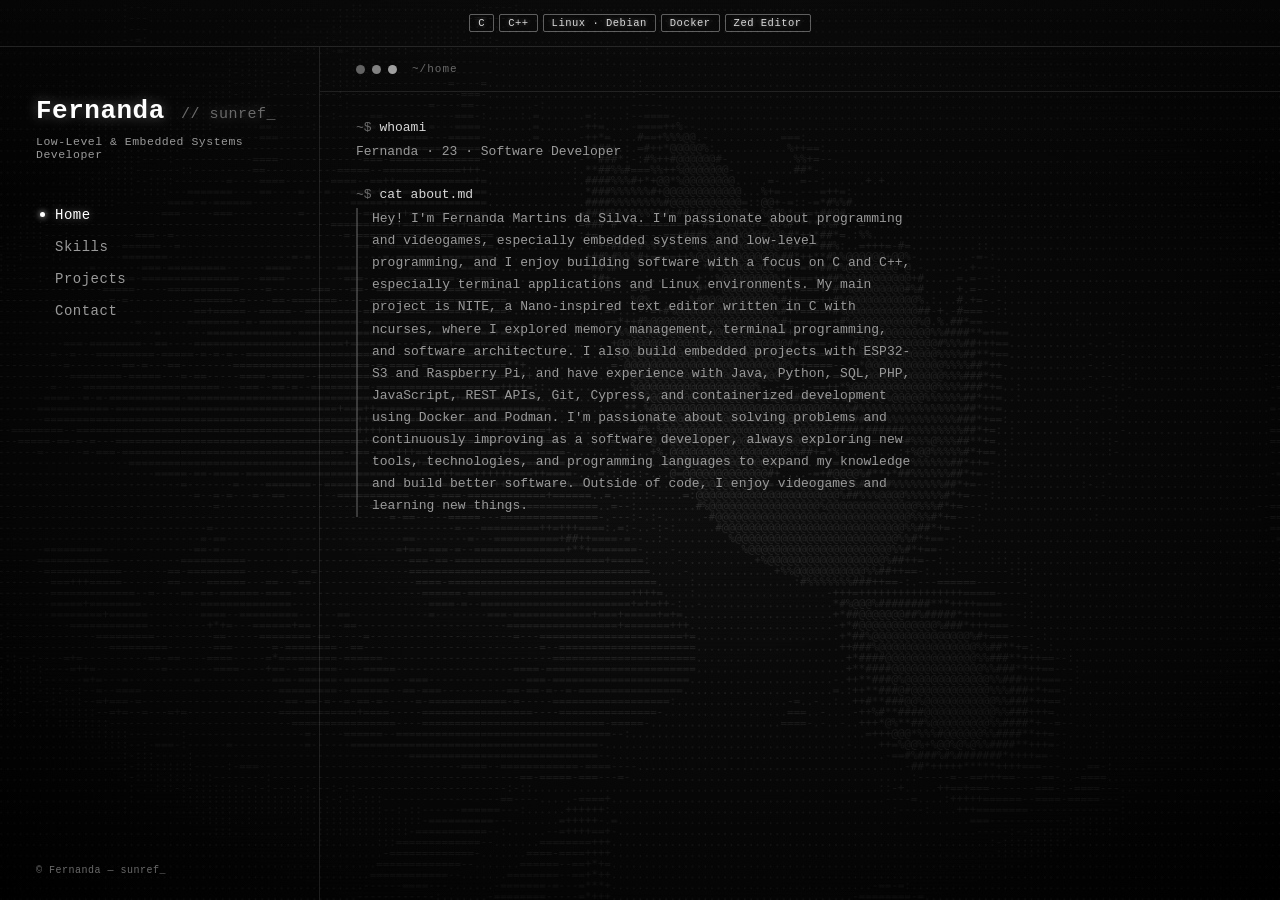
==== commit 40fb856e: "feat: update portfolio content and skills layout - add stack.conf badges beside skill bars (stacks o" ====
--- a/docs/index.html
+++ b/docs/index.html
@@ -26,8 +26,13 @@
 			<div class="layout">
 				<aside class="sidebar">
 					<div class="identity">
-						<h1>Fernanda <span class="identity-tag">// sunref_</span></h1>
-						<p class="role">Low-Level &amp; Embedded Systems Developer</p>
+						<h1>
+							Fernanda
+							<span class="identity-tag">// sunref_</span>
+						</h1>
+						<p class="role">
+							Low-Level &amp; Embedded Systems Developer
+						</p>
 					</div>
 
 					<nav class="main-nav" id="main-nav">
@@ -54,20 +59,40 @@
 					<!-- HOME -->
 					<section class="tab-panel active" id="tab-home">
 						<div class="stage-header">
-							<span class="dot red"></span><span class="dot yellow"></span><span class="dot green"></span>
+							<span class="dot red"></span
+							><span class="dot yellow"></span
+							><span class="dot green"></span>
 							<p class="stage-label">~/home</p>
 						</div>
 						<div class="stage-body">
 							<p class="cmd">whoami</p>
-							<p class="out">Fernanda · 22 · IFSP-SBV · Computer Science</p>
+							<p class="out">
+								Fernanda · 23 · Software Developer
+							</p>
 
 							<p class="cmd">cat about.md</p>
 							<p class="out about-text">
-								Hey! I'm Fernanda Martins da Silva, a 22-year-old Computer Science student at IFSP and a Computer Technician. I'm passionate about embedded systems and low-level programming, and I enjoy building software with a focus on C and C++, especially terminal applications and Linux environments.
-
-								My main project is NITE, a Nano-inspired text editor written in C with ncurses, where I explored memory management, terminal programming, and software architecture. I also have experience with Java, SQL, PHP, HTML, CSS, JavaScript, Git, and containerized development using Podman.
-
-								I'm passionate about solving problems and continuously improving as a software developer, always exploring new tools, technologies, and programming languages to expand my knowledge and build better software.
+								Hey! I'm Fernanda Martins da Silva. I'm
+								passionate about programming and videogames,
+								especially embedded systems and low-level
+								programming, and I enjoy building software with
+								a focus on C and C++, especially terminal
+								applications and Linux environments. My main
+								project is NITE, a Nano-inspired text editor
+								written in C with ncurses, where I explored
+								memory management, terminal programming, and
+								software architecture. I also build embedded
+								projects with ESP32-S3 and Raspberry Pi, and
+								have experience with Java, Python, SQL, PHP,
+								JavaScript, REST APIs, Git, Cypress, and
+								containerized development using Docker and
+								Podman. I'm passionate about solving problems
+								and continuously improving as a software
+								developer, always exploring new tools,
+								technologies, and programming languages to
+								expand my knowledge and build better software.
+								Outside of code, I enjoy videogames and learning
+								new things.
 							</p>
 						</div>
 					</section>
@@ -75,126 +100,342 @@
 					<!-- SKILLS -->
 					<section class="tab-panel" id="tab-skills">
 						<div class="stage-header">
-							<span class="dot red"></span><span class="dot yellow"></span><span class="dot green"></span>
+							<span class="dot red"></span
+							><span class="dot yellow"></span
+							><span class="dot green"></span>
 							<p class="stage-label">~/skills</p>
 						</div>
 						<div class="stage-body">
-							<p class="cmd">cat stack.md</p>
-
-							<div class="skill-bars">
-								<div class="skill-bar" style="--level: 75%">
-									<div class="skill-bar-top">
-										<span class="skill-name">C</span>
-										<span class="skill-pct">75%</span>
-									</div>
-									<div class="skill-track"><div class="skill-fill"></div></div>
+							<div class="skills-layout">
+								<div class="skills-col">
+									<p class="cmd">cat stack.md</p>
+
+									<div class="skill-bars">
+										<div
+											class="skill-bar"
+											style="--level: 75%"
+										>
+											<div class="skill-bar-top">
+												<span class="skill-name"
+													>C</span
+												>
+												<span class="skill-pct"
+													>75%</span
+												>
+											</div>
+											<div class="skill-track">
+												<div class="skill-fill"></div>
+											</div>
+										</div>
+
+										<div
+											class="skill-bar"
+											style="--level: 50%"
+										>
+											<div class="skill-bar-top">
+												<span class="skill-name"
+													>C++</span
+												>
+												<span class="skill-pct"
+													>50%</span
+												>
+											</div>
+											<div class="skill-track">
+												<div class="skill-fill"></div>
+											</div>
+										</div>
+
+										<div
+											class="skill-bar"
+											style="--level: 60%"
+										>
+											<div class="skill-bar-top">
+												<span class="skill-name"
+													>Linux / Debian</span
+												>
+												<span class="skill-pct"
+													>60%</span
+												>
+											</div>
+											<div class="skill-track">
+												<div class="skill-fill"></div>
+											</div>
+										</div>
+
+										<div
+											class="skill-bar"
+											style="--level: 45%"
+										>
+											<div class="skill-bar-top">
+												<span class="skill-name"
+													>Bash / Shell / Python</span
+												>
+												<span class="skill-pct"
+													>45%</span
+												>
+											</div>
+											<div class="skill-track">
+												<div class="skill-fill"></div>
+											</div>
+										</div>
+
+										<div
+											class="skill-bar"
+											style="--level: 85%"
+										>
+											<div class="skill-bar-top">
+												<span class="skill-name"
+													>Git</span
+												>
+												<span class="skill-pct"
+													>85%</span
+												>
+											</div>
+											<div class="skill-track">
+												<div class="skill-fill"></div>
+											</div>
+										</div>
+
+										<div
+											class="skill-bar"
+											style="--level: 65%"
+										>
+											<div class="skill-bar-top">
+												<span class="skill-name"
+													>Docker</span
+												>
+												<span class="skill-pct"
+													>65%</span
+												>
+											</div>
+											<div class="skill-track">
+												<div class="skill-fill"></div>
+											</div>
+										</div>
+
+										<div
+											class="skill-bar"
+											style="--level: 70%"
+										>
+											<div class="skill-bar-top">
+												<span class="skill-name"
+													>Web Development</span
+												>
+												<span class="skill-pct"
+													>70%</span
+												>
+											</div>
+											<div class="skill-track">
+												<div class="skill-fill"></div>
+											</div>
+										</div>
+
+										<div
+											class="skill-bar"
+											style="--level: 45%"
+										>
+											<div class="skill-bar-top">
+												<span class="skill-name"
+													>QA</span
+												>
+												<span class="skill-pct"
+													>45%</span
+												>
+											</div>
+											<div class="skill-track">
+												<div class="skill-fill"></div>
+											</div>
+										</div>
+
+										<div
+											class="skill-bar"
+											style="--level: 50%"
+										>
+											<div class="skill-bar-top">
+												<span class="skill-name"
+													>SQL</span
+												>
+												<span class="skill-pct"
+													>50%</span
+												>
+											</div>
+											<div class="skill-track">
+												<div class="skill-fill"></div>
+											</div>
+										</div>
+									</div>
+									<p class="skill-note">
+										// levels are self-assessed, updated as
+										I go
+									</p>
 								</div>
 
-								<div class="skill-bar" style="--level: 50%">
-									<div class="skill-bar-top">
-										<span class="skill-name">C++</span>
-										<span class="skill-pct">50%</span>
-									</div>
-									<div class="skill-track"><div class="skill-fill"></div></div>
-								</div>
-
-								<div class="skill-bar" style="--level: 60%">
-									<div class="skill-bar-top">
-										<span class="skill-name">Linux / Debian</span>
-										<span class="skill-pct">60%</span>
-									</div>
-									<div class="skill-track"><div class="skill-fill"></div></div>
-								</div>
-
-								<div class="skill-bar" style="--level: 45%">
-									<div class="skill-bar-top">
-										<span class="skill-name">Bash / Shell / Python</span>
-										<span class="skill-pct">45%</span>
-									</div>
-									<div class="skill-track"><div class="skill-fill"></div></div>
-								</div>
-
-								<div class="skill-bar" style="--level: 85%">
-									<div class="skill-bar-top">
-										<span class="skill-name">Git</span>
-										<span class="skill-pct">85%</span>
-									</div>
-									<div class="skill-track"><div class="skill-fill"></div></div>
-								</div>
-
-								<div class="skill-bar" style="--level: 65%">
-									<div class="skill-bar-top">
-										<span class="skill-name">Docker</span>
-										<span class="skill-pct">65%</span>
-									</div>
-									<div class="skill-track"><div class="skill-fill"></div></div>
-								</div>
-
-								<div class="skill-bar" style="--level: 70%">
-									<div class="skill-bar-top">
-										<span class="skill-name">Web Development</span>
-										<span class="skill-pct">70%</span>
-									</div>
-									<div class="skill-track"><div class="skill-fill"></div></div>
-								</div>
-
-								<div class="skill-bar" style="--level: 45%">
-									<div class="skill-bar-top">
-										<span class="skill-name">QA</span>
-										<span class="skill-pct">45%</span>
-									</div>
-									<div class="skill-track"><div class="skill-fill"></div></div>
-								</div>
-
-								<div class="skill-bar" style="--level: 50%">
-									<div class="skill-bar-top">
-										<span class="skill-name">SQL</span>
-										<span class="skill-pct">50%</span>
-									</div>
-									<div class="skill-track"><div class="skill-fill"></div></div>
+								<div class="skills-col">
+									<p class="cmd">cat stack.conf</p>
+
+									<div class="stack-groups">
+										<div class="stack-group">
+											<span class="stack-group-label"
+												>languages</span
+											>
+											<div class="stack-badges">
+												<span class="badge">C</span>
+												<span class="badge">C++</span>
+												<span class="badge"
+													>Python</span
+												>
+												<span class="badge">Bash</span>
+											</div>
+										</div>
+										<div class="stack-group">
+											<span class="stack-group-label"
+												>web / mobile</span
+											>
+											<div class="stack-badges">
+												<span class="badge"
+													>REST APIs</span
+												>
+												<span class="badge">MVC</span>
+												<span class="badge"
+													>Flutter</span
+												>
+												<span class="badge">Java</span>
+												<span class="badge"
+													>JavaScript</span
+												>
+												<span class="badge">PHP</span>
+											</div>
+										</div>
+										<div class="stack-group">
+											<span class="stack-group-label"
+												>embedded</span
+											>
+											<div class="stack-badges">
+												<span class="badge"
+													>ESP32-S3</span
+												>
+												<span class="badge"
+													>Raspberry Pi</span
+												>
+											</div>
+										</div>
+										<div class="stack-group">
+											<span class="stack-group-label"
+												>devops</span
+											>
+											<div class="stack-badges">
+												<span class="badge"
+													>Docker</span
+												>
+												<span class="badge"
+													>Podman</span
+												>
+												<span class="badge">Git</span>
+												<span class="badge">CI/CD</span>
+											</div>
+										</div>
+										<div class="stack-group">
+											<span class="stack-group-label"
+												>qa</span
+											>
+											<div class="stack-badges">
+												<span class="badge"
+													>Cypress</span
+												>
+												<span class="badge"
+													>Unit tests</span
+												>
+												<span class="badge"
+													>E2E tests</span
+												>
+											</div>
+										</div>
+										<div class="stack-group">
+											<span class="stack-group-label"
+												>methods</span
+											>
+											<div class="stack-badges">
+												<span class="badge">Scrum</span>
+												<span class="badge"
+													>Kanban</span
+												>
+											</div>
+										</div>
+										<div class="stack-group">
+											<span class="stack-group-label"
+												>env</span
+											>
+											<div class="stack-badges">
+												<span class="badge"
+													>Linux · Debian</span
+												>
+												<span class="badge"
+													>Zed Editor</span
+												>
+											</div>
+										</div>
+									</div>
 								</div>
 							</div>
-							<p class="skill-note">// levels are self-assessed, updated as I go</p>
 						</div>
 					</section>
 
 					<!-- PROJECTS -->
 					<section class="tab-panel" id="tab-projects">
 						<div class="stage-header">
-							<span class="dot red"></span><span class="dot yellow"></span><span class="dot green"></span>
+							<span class="dot red"></span
+							><span class="dot yellow"></span
+							><span class="dot green"></span>
 							<p class="stage-label">~/projects</p>
 						</div>
 						<div class="stage-body">
 							<p class="cmd">ls -la projects/</p>
 
 							<div class="project-list">
-								<a class="project-card" href="https://github.com/Sunref/Final-Course-Project-NITE" target="_blank" rel="noopener">
+								<a
+									class="project-card"
+									href="https://github.com/Sunref/Final-Course-Project-NITE"
+									target="_blank"
+									rel="noopener"
+								>
 									<div class="project-card-top">
 										<span class="project-name">NITE</span>
 										<span class="project-arrow">→</span>
 									</div>
 									<p class="project-desc">
-										Nano-Inspired Text Editor. Final course project: an accessible CLI-based text/code editor written entirely in C using the Ncurses library. If you would like to follow the project's progress, check out the official repository: github.com/Sunref/nite
+										Nano-Inspired Text Editor. Final course
+										project: an accessible CLI-based
+										text/code editor written entirely in C
+										using the Ncurses library. If you would
+										like to follow the project's progress,
+										check out the official repository:
+										github.com/Sunref/nite
 									</p>
 									<div class="project-tags">
 										<span class="badge">C</span>
 										<span class="badge">Ncurses</span>
 										<span class="badge">CLI</span>
 									</div>
-									<span class="project-link">github.com/Sunref/Final-Course-Project-NITE</span>
+									<span class="project-link"
+										>github.com/Sunref/Final-Course-Project-NITE</span
+									>
 								</a>
 
 								<div class="project-card no-link">
 									<div class="project-card-top">
-										<span class="project-name">Boa Vista Tourism</span>
+										<span class="project-name"
+											>Boa Vista Tourism</span
+										>
 									</div>
 									<p class="project-desc">
-										Academic team project built as Scrum Master leading a
-										multidisciplinary group. Developed a responsive admin
-										dashboard in PHP, JavaScript and MariaDB for managing
-										tourism equipment — running sprints, agile ceremonies
-										and team integration — applies agile methodology and
-										full-stack web development concepts.
+										Academic team project built as Scrum
+										Master leading a multidisciplinary
+										group. Developed a responsive admin
+										dashboard in PHP, JavaScript and MariaDB
+										for managing tourism equipment — running
+										sprints, agile ceremonies and team
+										integration — applies agile methodology
+										and full-stack web development concepts.
 									</p>
 									<div class="project-tags">
 										<span class="badge">PHP</span>
@@ -202,12 +443,74 @@
 										<span class="badge">MariaDB</span>
 										<span class="badge">Scrum</span>
 									</div>
-									<span class="project-link">academic project — no public repository</span>
+									<span class="project-link"
+										>academic project — no public
+										repository</span
+									>
 								</div>
 
-								<a class="project-card" href="https://github.com/Sunref/Telegram-Class-Bot" target="_blank" rel="noopener">
+								<div class="project-card no-link">
 									<div class="project-card-top">
-										<span class="project-name">Telegram Class BOT</span>
+										<span class="project-name"
+											>Fire Detection System</span
+										>
+									</div>
+									<p class="project-desc">
+										Embedded system built on an ESP32-S3
+										that combines environmental and
+										detection sensors to evaluate conditions
+										and estimate fire risk in real time —
+										applies embedded systems, sensor
+										integration and low-level programming
+										concepts.
+									</p>
+									<div class="project-tags">
+										<span class="badge">C</span>
+										<span class="badge">ESP32-S3</span>
+										<span class="badge">Sensors</span>
+									</div>
+									<span class="project-link"
+										>in development — no public
+										repository</span
+									>
+								</div>
+
+								<div class="project-card no-link">
+									<div class="project-card-top">
+										<span class="project-name"
+											>Finance Control System</span
+										>
+									</div>
+									<p class="project-desc">
+										Multi-user web system for personal
+										finance, self-hosted on a Raspberry Pi 1
+										and running 24/7. Handles installments,
+										credit cards, savings and automated
+										backups — applies Linux service
+										administration and deployment concepts.
+									</p>
+									<div class="project-tags">
+										<span class="badge">Python</span>
+										<span class="badge">SQLite</span>
+										<span class="badge">Raspberry Pi</span>
+										<span class="badge">Linux</span>
+									</div>
+									<span class="project-link"
+										>personal project — no public
+										repository</span
+									>
+								</div>
+
+								<a
+									class="project-card"
+									href="https://github.com/Sunref/Telegram-Class-Bot"
+									target="_blank"
+									rel="noopener"
+								>
+									<div class="project-card-top">
+										<span class="project-name"
+											>Telegram Class BOT</span
+										>
 										<span class="project-arrow">→</span>
 									</div>
 									<p class="project-desc">
@@ -223,43 +526,82 @@
 										<span class="badge">Raspberry Pi</span>
 										<span class="badge">cURL</span>
 									</div>
-									<span class="project-link">github.com/Sunref/Telegram-Class-Bot</span>
+									<span class="project-link"
+										>github.com/Sunref/Telegram-Class-Bot</span
+									>
 								</a>
 
-								<a class="project-card" href="https://github.com/Sunref/wearever" target="_blank" rel="noopener">
+								<a
+									class="project-card"
+									href="https://github.com/Sunref/wearever"
+									target="_blank"
+									rel="noopener"
+								>
 									<div class="project-card-top">
-										<span class="project-name">wearever</span>
+										<span class="project-name"
+											>wearever</span
+										>
 										<span class="project-arrow">→</span>
 									</div>
 									<p class="project-desc">
-										Weather app built in Java following MVVM, with local persistence via SQLite. Integrates the OpenWeatherMap API through parallelized HTTP calls for city search and forecast data, with pure-Java utilities extracted for unit testability — applies mobile app architecture and API integration concepts.
+										Weather app built in Java following
+										MVVM, with local persistence via SQLite.
+										Integrates the OpenWeatherMap API
+										through parallelized HTTP calls for city
+										search and forecast data, with pure-Java
+										utilities extracted for unit testability
+										— applies mobile app architecture and
+										API integration concepts.
 									</p>
 									<div class="project-tags">
 										<span class="badge">Android</span>
 										<span class="badge">Java</span>
-										<span class="badge">OpenWeatherMap API</span>
-									</div>
-									<span class="project-link">github.com/Sunref/Telegram-Class-Bot</span>
+										<span class="badge"
+											>OpenWeatherMap API</span
+										>
+									</div>
+									<span class="project-link"
+										>github.com/Sunref/wearever</span
+									>
 								</a>
 
-								<a class="project-card" href="https://github.com/Sunref/Greetique" target="_blank" rel="noopener">
+								<a
+									class="project-card"
+									href="https://github.com/Sunref/Greetique"
+									target="_blank"
+									rel="noopener"
+								>
 									<div class="project-card-top">
-										<span class="project-name">Greetique</span>
+										<span class="project-name"
+											>Greetique</span
+										>
 										<span class="project-arrow">→</span>
 									</div>
 									<p class="project-desc">
-										An interactive card animation created with Raylib. The app displays colorful, animated balloons and stars along with a personalized message.
+										An interactive card animation created
+										with Raylib. The app displays colorful,
+										animated balloons and stars along with a
+										personalized message.
 									</p>
 									<div class="project-tags">
 										<span class="badge">C</span>
 										<span class="badge">Raylib</span>
-										<span class="badge">gif-h by charlietangora</span>
-									</div>
-									<span class="project-link">github.com/Sunref/Greetique</span>
+										<span class="badge"
+											>gif-h by charlietangora</span
+										>
+									</div>
+									<span class="project-link"
+										>github.com/Sunref/Greetique</span
+									>
 								</a>
 							</div>
 
-							<a class="all-projects-link" href="https://github.com/Sunref?tab=repositories" target="_blank" rel="noopener">
+							<a
+								class="all-projects-link"
+								href="https://github.com/Sunref?tab=repositories"
+								target="_blank"
+								rel="noopener"
+							>
 								→ view all repositories on GitHub
 							</a>
 						</div>
@@ -268,31 +610,48 @@
 					<!-- CONTACT -->
 					<section class="tab-panel" id="tab-contact">
 						<div class="stage-header">
-							<span class="dot red"></span><span class="dot yellow"></span><span class="dot green"></span>
+							<span class="dot red"></span
+							><span class="dot yellow"></span
+							><span class="dot green"></span>
 							<p class="stage-label">~/contact</p>
 						</div>
 						<div class="stage-body">
 							<p class="cmd">cat contact.md</p>
 
 							<div class="social-section">
-								<a class="social-item" href="https://github.com/Sunref" target="_blank" rel="noopener">
+								<a
+									class="social-item"
+									href="https://github.com/Sunref"
+									target="_blank"
+									rel="noopener"
+								>
 									<span>GitHub</span>
 								</a>
-								<a class="social-item" href="https://linkedin.com/in/fernandamartsilva/" target="_blank" rel="noopener">
+								<a
+									class="social-item"
+									href="https://linkedin.com/in/fernandamartsilva/"
+									target="_blank"
+									rel="noopener"
+								>
 									<span>LinkedIn</span>
 								</a>
-								<a class="social-item" href="mailto:martins.fernanda@protonmail.com">
+								<a
+									class="social-item"
+									href="mailto:martins.fernanda@protonmail.com"
+								>
 									<span>Email</span>
 								</a>
 							</div>
 
-							<p class="out contact-note">Open to internship opportunities.</p>
+							<p class="out contact-note">
+								Open to opportunities.
+							</p>
 						</div>
 					</section>
 				</main>
 			</div>
 		</div>
 
-		<script src="./js/main.js"></script>
+		<script src="./script/main.js"></script>
 	</body>
-</html>+</html>
--- a/docs/css/main.css
+++ b/docs/css/main.css
@@ -23,7 +23,8 @@
 
 body {
 	background-color: var(--bg-0);
-	font-family: "JetBrains Mono", "Fira Code", "Consolas", "Courier New", monospace;
+	font-family:
+		"JetBrains Mono", "Fira Code", "Consolas", "Courier New", monospace;
 	color: var(--text-dim);
 	overflow: hidden;
 }
@@ -91,7 +92,11 @@
 	display: flex;
 	flex-direction: column;
 	overflow: hidden;
-	background: linear-gradient(180deg, rgba(255, 255, 255, 0.02), transparent 200px);
+	background: linear-gradient(
+		180deg,
+		rgba(255, 255, 255, 0.02),
+		transparent 200px
+	);
 }
 
 .topbar {
@@ -372,6 +377,33 @@
 	margin-top: 22px;
 	font-size: 11px;
 	color: var(--green-dim);
+}
+
+.skills-layout {
+	display: grid;
+	grid-template-columns: minmax(0, 480px) minmax(0, 1fr);
+	gap: 48px;
+	align-items: start;
+}
+
+.skills-col {
+	min-width: 0;
+}
+
+.stack-groups {
+	display: flex;
+	flex-direction: column;
+	gap: 14px;
+	max-width: 480px;
+	margin-top: 16px;
+}
+
+.stack-group-label {
+	display: block;
+	color: var(--text-dim);
+	font-size: 12px;
+	letter-spacing: 0.5px;
+	margin-bottom: 6px;
 }
 
 /* ============================================================
@@ -538,8 +570,13 @@
 		overflow-y: visible;
 	}
 	.skill-bars,
+	.stack-groups,
 	.project-list {
 		max-width: 100%;
+	}
+	.skills-layout {
+		grid-template-columns: minmax(0, 1fr);
+		gap: 28px;
 	}
 	.about-text {
 		max-width: 100%;
@@ -632,4 +669,4 @@
 		width: 8px;
 		height: 8px;
 	}
-}+}
